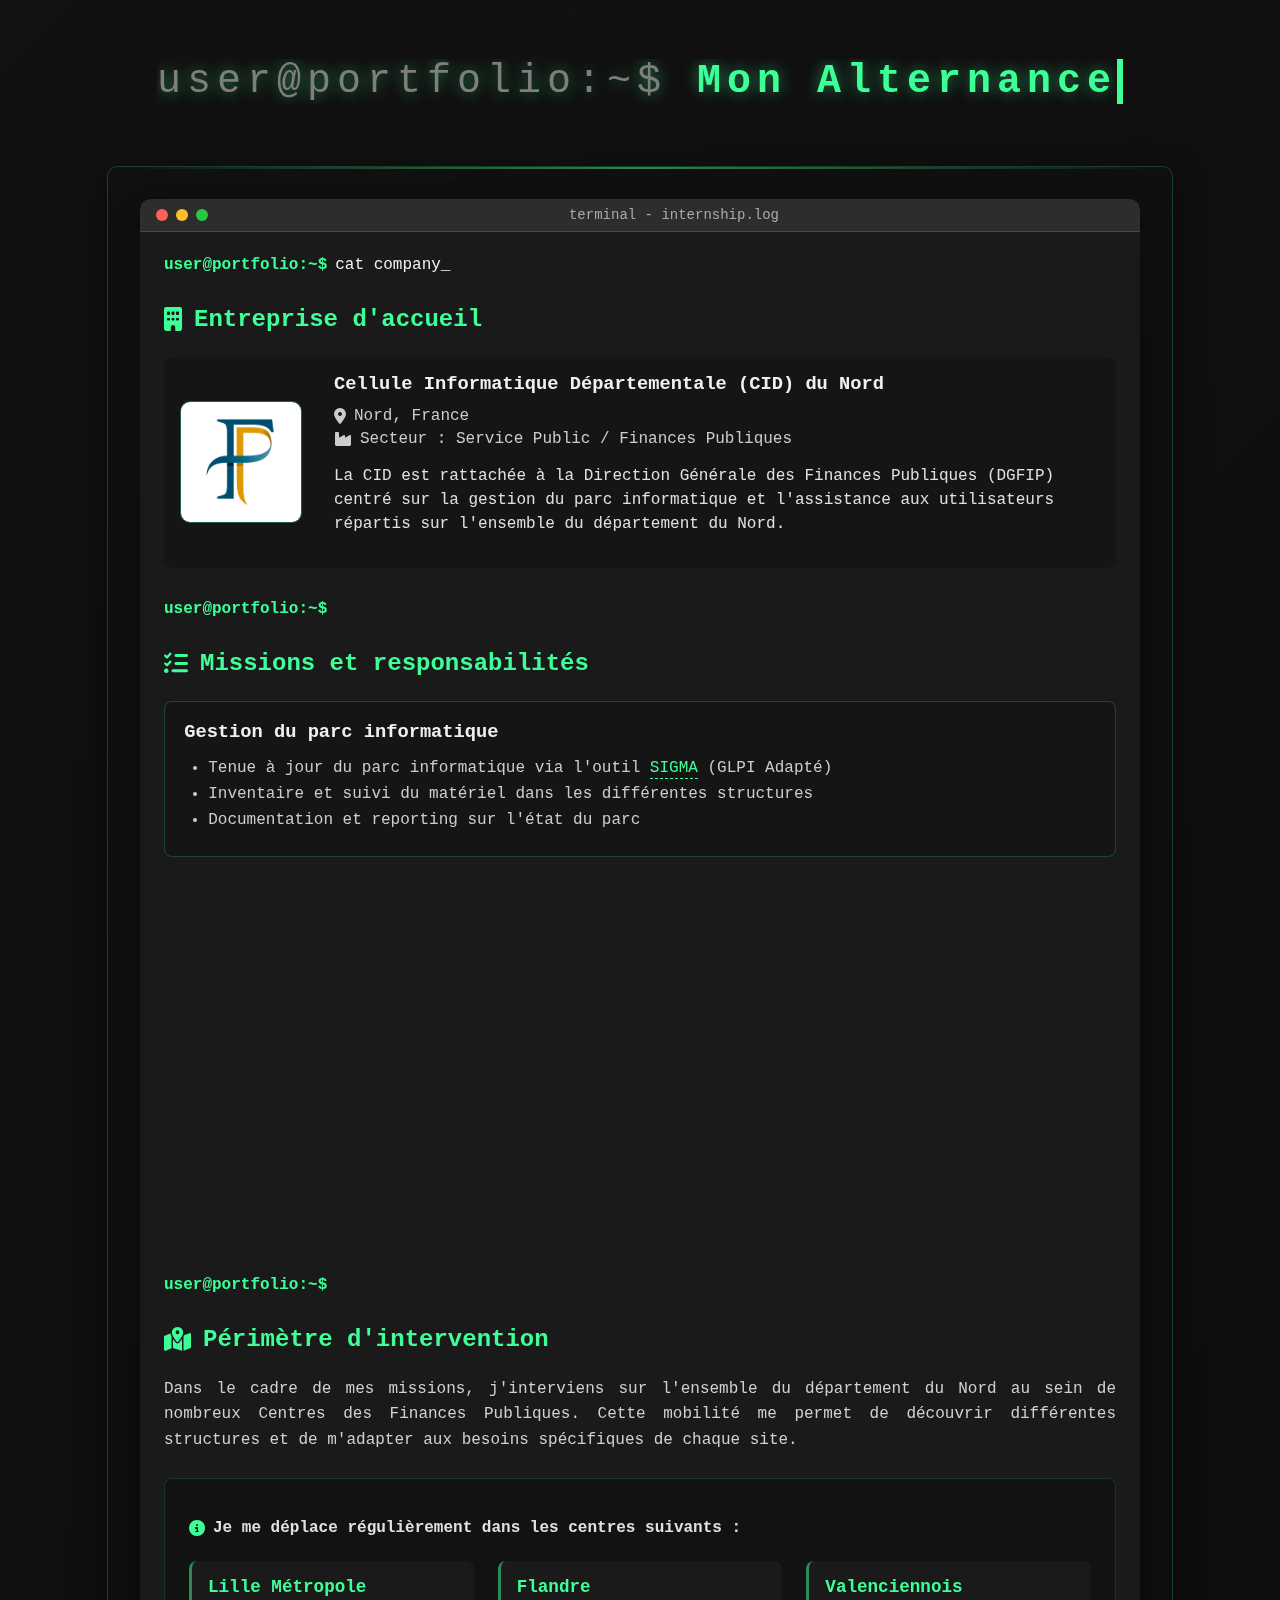
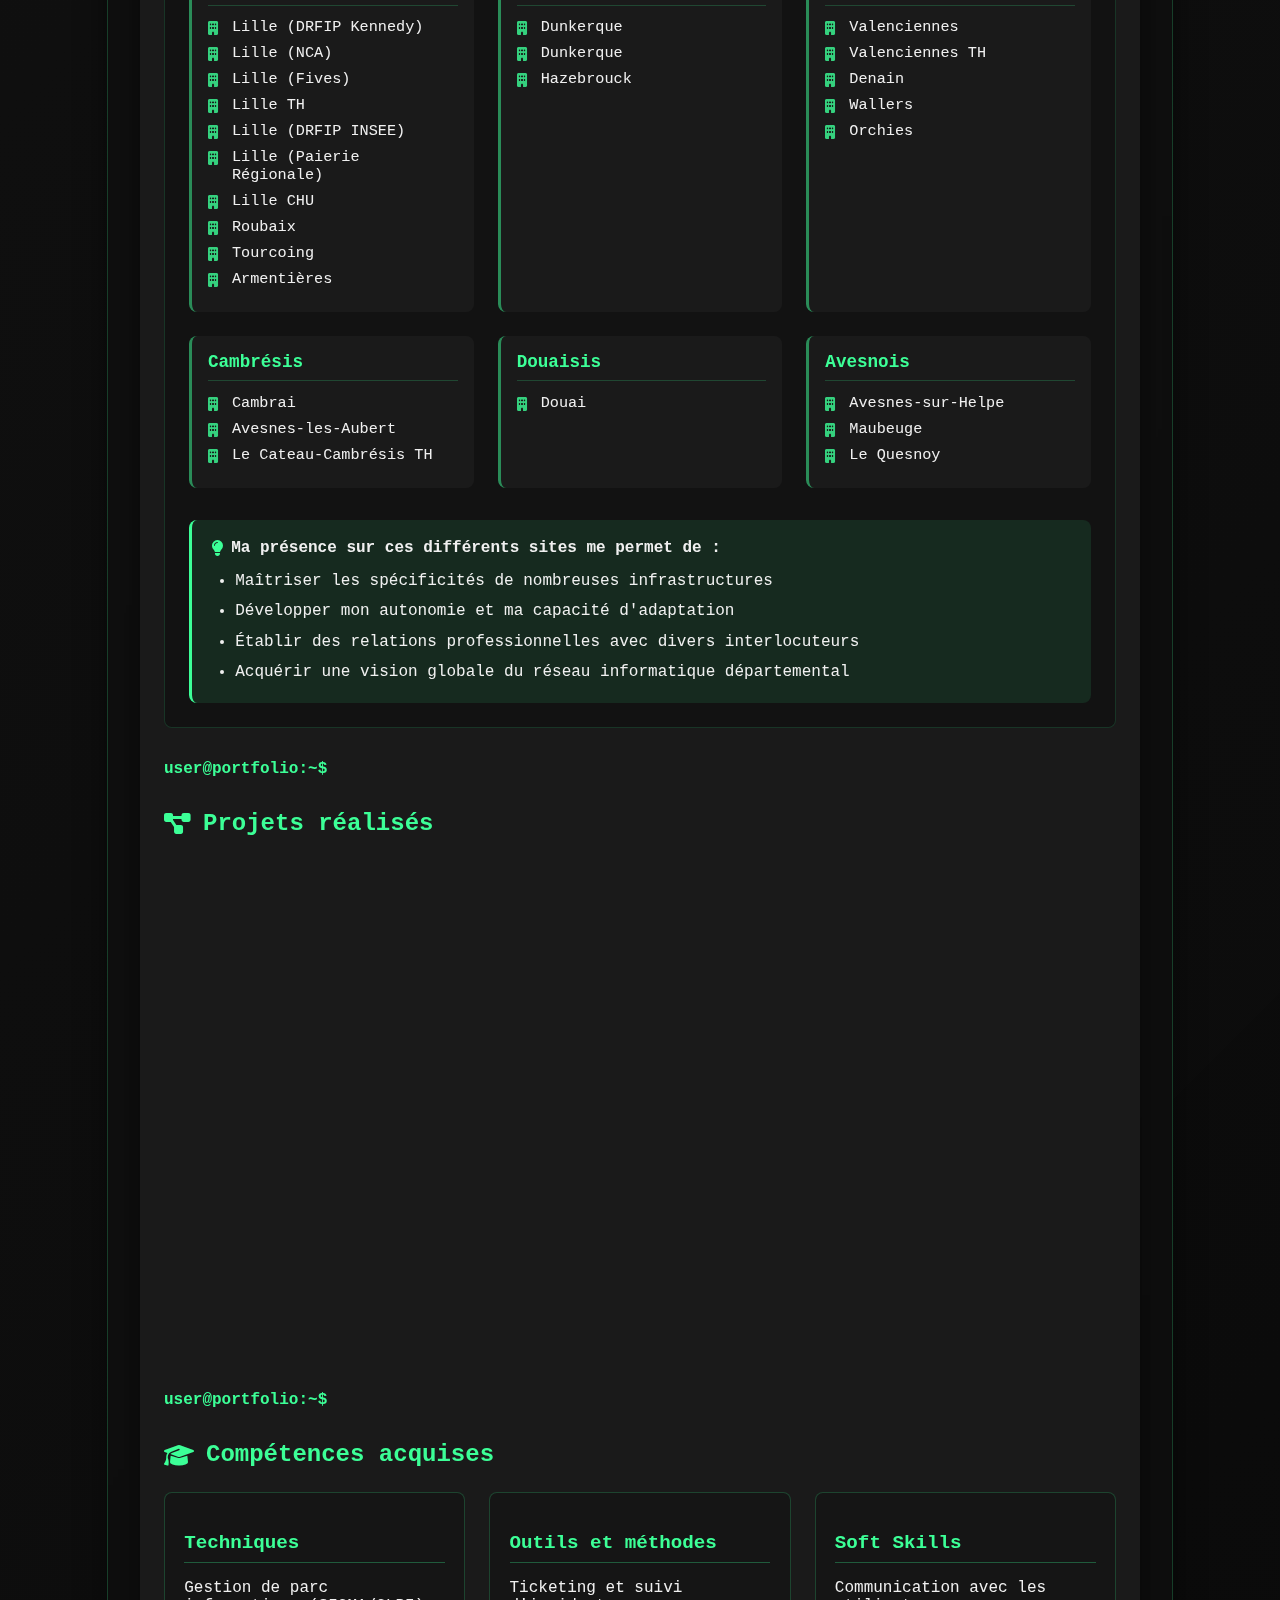
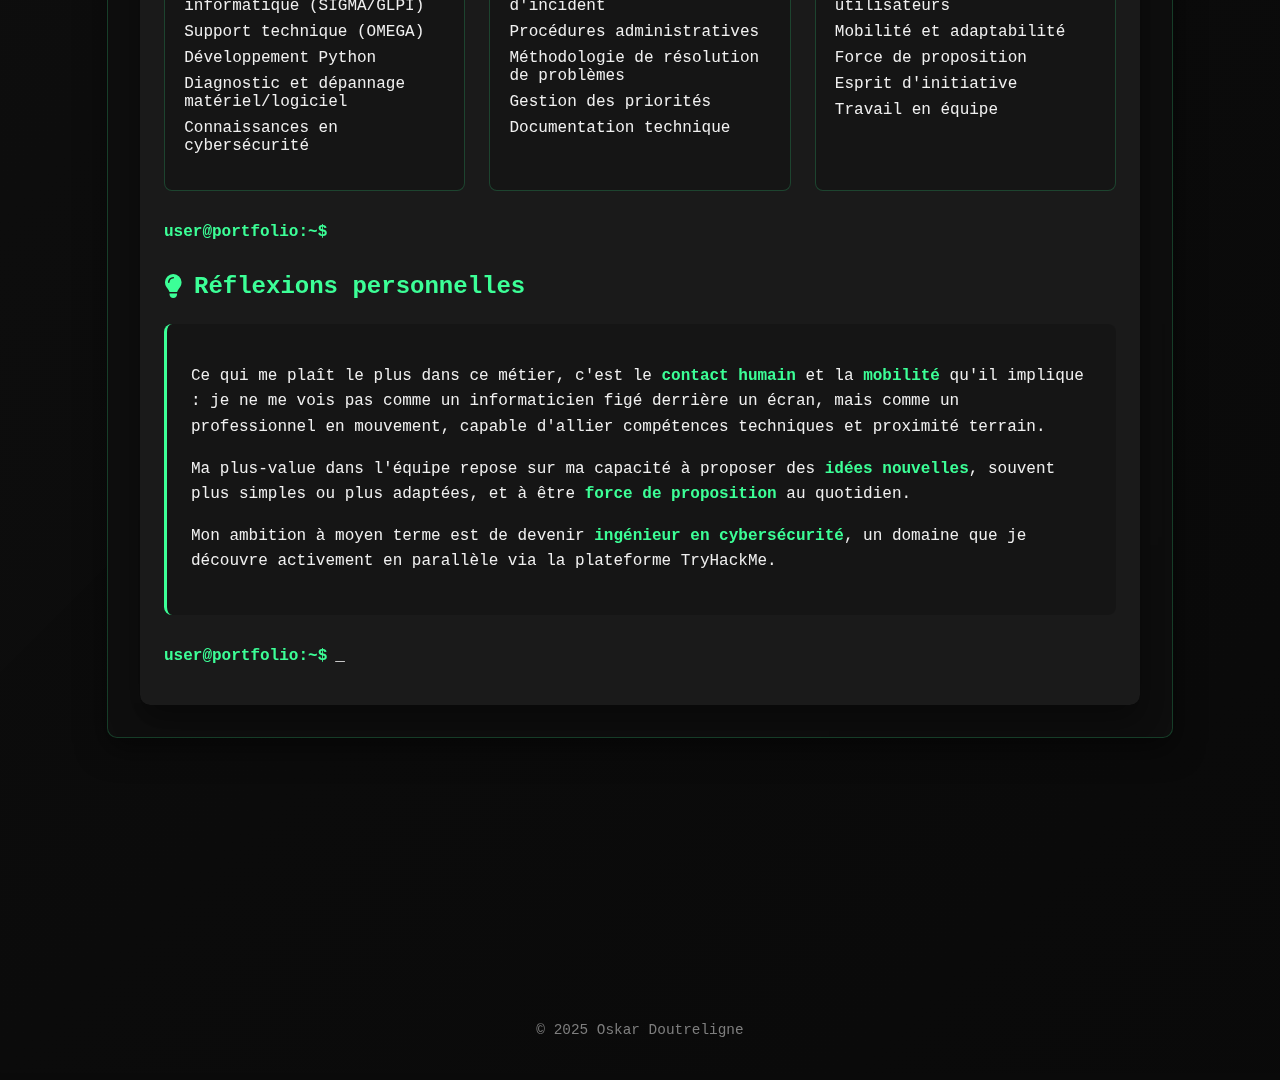
==== pages/alternance.html @ 86f45b51 "Premier commit du portfolio" ====
<!DOCTYPE html>
<html lang="fr">
<head>
    <meta charset="UTF-8">
    <meta name="viewport" content="width=device-width, initial-scale=1.0">
    <meta name="description" content="Alternance d'Oskar Doutreligne - Expérience professionnelle à la Cellule Informatique Départementale (CID) du Nord au sein de la DGFIP.">
    <meta name="robots" content="index, follow">
    <title>Alternance - Oskar Doutreligne</title>
    <link rel="stylesheet" href="../styles.css">
    <link rel="stylesheet" href="../css/pages.css">
    <link rel="stylesheet" href="https://cdnjs.cloudflare.com/ajax/libs/font-awesome/6.4.0/css/all.min.css">
    <link href="https://fonts.googleapis.com/css2?family=Ubuntu+Mono:wght@400;700&display=swap" rel="stylesheet">
    <link rel="icon" type="image/png" href="../favicon.ico">
</head>
<body>
    <div class="container">
        <h1>Mon Alternance</h1>
        
        <div class="content-container internship-container">
            <div class="terminal-section">
                <div class="terminal-header">
                    <div class="controls">
                        <span class="control red"></span>
                        <span class="control yellow"></span>
                        <span class="control green"></span>
                    </div>
                    <div class="title">terminal - internship.log</div>
                </div>
                <div class="terminal-body">
                    <div class="terminal-line">
                        <span class="prompt">user@portfolio:~$</span>
                        <span class="command">cat company_info.txt</span>
                    </div>
                    
                    <div class="internship-section company-info">
                        <h2><i class="fas fa-building" aria-hidden="true"></i> Entreprise d'accueil</h2>
                        <div class="company-details">
                            <div class="company-logo">
                                <img src="../img/logo.jpg" alt="Logo de la DGFIP - Direction Générale des Finances Publiques" class="company-logo-img">
                            </div>
                            <div class="company-text">
                                <h3>Cellule Informatique Départementale (CID) du Nord</h3>
                                <p class="location"><i class="fas fa-map-marker-alt" aria-hidden="true"></i> Nord, France</p>
                                <p class="sector"><i class="fas fa-industry" aria-hidden="true"></i> Secteur : Service Public / Finances Publiques</p>
                                <p class="description">
                                    La CID est rattachée à la Direction Générale des Finances Publiques (DGFIP) centré sur la gestion du parc informatique et l'assistance aux utilisateurs répartis sur l'ensemble du département du Nord.
                                </p>
                            </div>
                        </div>
                    </div>
                    
                    <div class="terminal-line">
                        <span class="prompt">user@portfolio:~$</span>
                        <span class="command">grep "responsibilities" internship_details.txt</span>
                    </div>
                    
                    <div class="internship-section responsibilities">
                        <h2><i class="fas fa-tasks" aria-hidden="true"></i> Missions et responsabilités</h2>
                        <div class="mission-card">
                            <h3>Gestion du parc informatique</h3>
                            <ul>
                                <li>Tenue à jour du parc informatique via l'outil <span class="tool-mention" data-tool="sigma">SIGMA</span> (GLPI Adapté)</li>
                                <li>Inventaire et suivi du matériel dans les différentes structures</li>
                                <li>Documentation et reporting sur l'état du parc</li>
                            </ul>
                        </div>
                        
                        <div class="mission-card">
                            <h3>Support et assistance utilisateurs</h3>
                            <ul>
                                <li>Résolution de tickets de support via la plateforme <span class="tool-mention" data-tool="omega">OMEGA</span></li>
                                <li>Assistance à distance (prise en main, téléphone)</li>
                                <li>Interventions sur site pour les problèmes complexes</li>
                                <li>Collaboration avec la cellule téléphonique et la SIL</li>
                            </ul>
                        </div>
                        
                        <div class="mission-card">
                            <h3>Interventions terrain</h3>
                            <ul>
                                <li>Déplacements dans les structures des finances publiques du département</li>
                                <li>Diagnostic et résolution de problèmes matériels et logiciels</li>
                                <li>Installation et configuration d'équipements informatiques</li>
                            </ul>
                        </div>
                    </div>
                    
                    <div class="terminal-line">
                        <span class="prompt">user@portfolio:~$</span>
                        <span class="command">cat intervention_zones.txt</span>
                    </div>
                    
                    <div class="internship-section intervention-zones">
                        <h2><i class="fas fa-map-marked-alt" aria-hidden="true"></i> Périmètre d'intervention</h2>
                        <p class="zone-description">
                            Dans le cadre de mes missions, j'interviens sur l'ensemble du département du Nord au sein de nombreux Centres des Finances Publiques. Cette mobilité me permet de découvrir différentes structures et de m'adapter aux besoins spécifiques de chaque site.
                        </p>
                        
                        <div class="sites-map-container">
                            <div class="sites-intro">
                                <p><i class="fas fa-info-circle" aria-hidden="true"></i> Je me déplace régulièrement dans les centres suivants :</p>
                            </div>
                            
                            <div class="sites-grid">
                                <div class="site-card">
                                    <h4>Lille Métropole</h4>
                                    <ul>
                                        <li><i class="fas fa-building" aria-hidden="true"></i> Lille (DRFIP Kennedy)</li>
                                        <li><i class="fas fa-building" aria-hidden="true"></i> Lille (NCA)</li>
                                        <li><i class="fas fa-building" aria-hidden="true"></i> Lille (Fives)</li>
                                        <li><i class="fas fa-building" aria-hidden="true"></i> Lille TH</li>
                                        <li><i class="fas fa-building" aria-hidden="true"></i> Lille (DRFIP INSEE)</li>
                                        <li><i class="fas fa-building" aria-hidden="true"></i> Lille (Paierie Régionale)</li>
                                        <li><i class="fas fa-building" aria-hidden="true"></i> Lille CHU</li>
                                        <li><i class="fas fa-building" aria-hidden="true"></i> Roubaix</li>
                                        <li><i class="fas fa-building" aria-hidden="true"></i> Tourcoing</li>
                                        <li><i class="fas fa-building" aria-hidden="true"></i> Armentières</li>
                                    </ul>
                                </div>
                                
                                <div class="site-card">
                                    <h4>Flandre</h4>
                                    <ul>
                                        <li><i class="fas fa-building" aria-hidden="true"></i> Dunkerque</li>
                                        <li><i class="fas fa-building" aria-hidden="true"></i> Dunkerque <TH></TH></li>
                                        <li><i class="fas fa-building" aria-hidden="true"></i> Hazebrouck</li>
                                    </ul>
                                </div>
                                
                                <div class="site-card">
                                    <h4>Valenciennois</h4>
                                    <ul>
                                        <li><i class="fas fa-building" aria-hidden="true"></i> Valenciennes</li>
                                        <li><i class="fas fa-building" aria-hidden="true"></i> Valenciennes TH</li>
                                        <li><i class="fas fa-building" aria-hidden="true"></i> Denain</li>
                                        <li><i class="fas fa-building" aria-hidden="true"></i> Wallers</li>
                                        <li><i class="fas fa-building" aria-hidden="true"></i> Orchies</li>
                                    </ul>
                                </div>
                                
                                <div class="site-card">
                                    <h4>Cambrésis</h4>
                                    <ul>
                                        <li><i class="fas fa-building" aria-hidden="true"></i> Cambrai</li>
                                        <li><i class="fas fa-building" aria-hidden="true"></i> Avesnes-les-Aubert</li>
                                        <li><i class="fas fa-building" aria-hidden="true"></i> Le Cateau-Cambrésis TH</li>
                                    </ul>
                                </div>
                                
                                <div class="site-card">
                                    <h4>Douaisis</h4>
                                    <ul>
                                        <li><i class="fas fa-building" aria-hidden="true"></i> Douai</li>
                                    </ul>
                                </div>
                                
                                <div class="site-card">
                                    <h4>Avesnois</h4>
                                    <ul>
                                        <li><i class="fas fa-building" aria-hidden="true"></i> Avesnes-sur-Helpe</li>
                                        <li><i class="fas fa-building" aria-hidden="true"></i> Maubeuge</li>
                                        <li><i class="fas fa-building" aria-hidden="true"></i> Le Quesnoy</li>
                                    </ul>
                                </div>
                            </div>
                            
                            <div class="intervention-highlight">
                                <p><i class="fas fa-lightbulb" aria-hidden="true"></i> Ma présence sur ces différents sites me permet de :</p>
                                <ul>
                                    <li>Maîtriser les spécificités de nombreuses infrastructures</li>
                                    <li>Développer mon autonomie et ma capacité d'adaptation</li>
                                    <li>Établir des relations professionnelles avec divers interlocuteurs</li>
                                    <li>Acquérir une vision globale du réseau informatique départemental</li>
                                </ul>
                            </div>
                        </div>
                    </div>
                    
                    <div class="terminal-line">
                        <span class="prompt">user@portfolio:~$</span>
                        <span class="command">ls -la projects/</span>
                    </div>
                    
                    <div class="internship-section projects">
                        <h2><i class="fas fa-project-diagram" aria-hidden="true"></i> Projets réalisés</h2>
                        
                        <div class="project-showcase">
                            <div class="project-card">
                                <div class="project-header">
                                    <h3>Outil de gestion d'inventaire en Python</h3>
                                    <div class="project-duration">Initiative personnelle</div>
                                </div>
                                <p class="project-description">
                                    Développement d'un outil pour simplifier la mise à jour des inventaires sur site, 
                                    permettant de fluidifier certaines procédures manuelles auparavant fastidieuses.
                                </p>
                                <div class="technologies">
                                    <span class="tech-tag">Python</span>
                                    <span class="tech-tag">Automatisation</span>
                                    <span class="tech-tag">Interface utilisateur</span>
                                </div>
                                <div class="project-achievements">
                                    <h4>Réalisations :</h4>
                                    <ul>
                                        <li>Simplification des processus d'inventaire</li>
                                        <li>Réduction du temps de saisie</li>
                                        <li>Interface adaptée aux besoins des techniciens terrain</li>
                                    </ul>
                                </div>
                            </div>
                            
                        </div>
                    </div>
                    
                    <div class="terminal-line">
                        <span class="prompt">user@portfolio:~$</span>
                        <span class="command">cat skills_acquired.txt</span>
                    </div>
                    
                    <div class="internship-section skills-acquired">
                        <h2><i class="fas fa-graduation-cap" aria-hidden="true"></i> Compétences acquises</h2>
                        <div class="skills-grid">
                            <div class="skill-category">
                                <h3>Techniques</h3>
                                <ul>
                                    <li>Gestion de parc informatique (SIGMA/GLPI)</li>
                                    <li>Support technique (OMEGA)</li>
                                    <li>Développement Python</li>
                                    <li>Diagnostic et dépannage matériel/logiciel</li>
                                    <li>Connaissances en cybersécurité</li>
                                </ul>
                            </div>
                            <div class="skill-category">
                                <h3>Outils et méthodes</h3>
                                <ul>
                                    <li>Ticketing et suivi d'incident</li>
                                    <li>Procédures administratives</li>
                                    <li>Méthodologie de résolution de problèmes</li>
                                    <li>Gestion des priorités</li>
                                    <li>Documentation technique</li>
                                </ul>
                            </div>
                            <div class="skill-category">
                                <h3>Soft Skills</h3>
                                <ul>
                                    <li>Communication avec les utilisateurs</li>
                                    <li>Mobilité et adaptabilité</li>
                                    <li>Force de proposition</li>
                                    <li>Esprit d'initiative</li>
                                    <li>Travail en équipe</li>
                                </ul>
                            </div>
                        </div>
                    </div>
                    
                    <div class="terminal-line">
                        <span class="prompt">user@portfolio:~$</span>
                        <span class="command">cat personal_insights.txt</span>
                    </div>
                    
                    <div class="internship-section personal-insights">
                        <h2><i class="fas fa-lightbulb" aria-hidden="true"></i> Réflexions personnelles</h2>
                        <div class="insights-content">
                            <p>
                                Ce qui me plaît le plus dans ce métier, c'est le <strong>contact humain</strong> et la <strong>mobilité</strong> qu'il implique : 
                                je ne me vois pas comme un informaticien figé derrière un écran, mais comme un professionnel en mouvement, 
                                capable d'allier compétences techniques et proximité terrain.
                            </p>
                            <p>
                                Ma plus-value dans l'équipe repose sur ma capacité à proposer des <strong>idées nouvelles</strong>, souvent plus simples 
                                ou plus adaptées, et à être <strong>force de proposition</strong> au quotidien.
                            </p>
                            <p>
                                Mon ambition à moyen terme est de devenir <strong>ingénieur en cybersécurité</strong>, un domaine que je découvre activement 
                                en parallèle via la plateforme TryHackMe.
                            </p>
                        </div>
                    </div>
                    
                    <div class="terminal-line">
                        <span class="prompt">user@portfolio:~$</span>
                        <span class="command blink">_</span>
                    </div>
                </div>
            </div>
        </div>
        
        <div class="button-container">
            <a href="../index.html" class="navigation-button back-button" aria-label="Retour à l'accueil">
                <i class="fas fa-home icon" aria-hidden="true"></i>
                <span>Accueil</span>
            </a>
        </div>
    </div>

    <footer>
        <p>© 2025 Oskar Doutreligne</p>
    </footer>

    <!-- Modales pour les outils -->
    <div id="tool-modal" class="tool-modal">
        <div class="tool-modal-content">
            <span class="close-modal">&times;</span>
            <img id="tool-image" src="" alt="Capture d'écran d'outil">
            <div class="tool-description">
                <h3 id="tool-title"></h3>
                <p id="tool-text"></p>
            </div>
        </div>
    </div>

    <script src="../js/pages.js"></script>
    <script src="../js/tools.js"></script>
</body>
</html>
---- styles.css ----
body {
    font-family: 'Ubuntu Mono', 'Courier New', monospace;
    background-color: #0a0a0a;
    color: #f0f0f0;
    display: flex;
    flex-direction: column;
    align-items: center;
    justify-content: center;
    min-height: 100vh;
    margin: 0;
    padding: 0;
    position: relative;
    overflow-x: hidden;
}

body::before {
    content: "";
    position: absolute;
    top: 0;
    left: 0;
    width: 100%;
    height: 100%;
    background: linear-gradient(135deg, rgba(20, 20, 20, 0.8) 0%, rgba(10, 10, 10, 0.95) 100%);
    z-index: -1;
}

.matrix-bg {
    position: fixed;
    top: 0;
    left: 0;
    width: 100%;
    height: 100%;
    overflow: hidden;
    z-index: -2;
}

.matrix-bg::after {
    content: "";
    position: absolute;
    top: 0;
    left: 0;
    width: 100%;
    height: 100%;
    background: radial-gradient(circle at center, transparent 0%, #0a0a0a 70%);
}

.falling-character {
    position: absolute;
    color: rgba(60, 255, 151, 0.3);
    font-size: 1.2rem;
    animation: fall linear infinite;
}

@keyframes fall {
    0% {
        transform: translateY(-100px);
        opacity: 0;
    }
    10% {
        opacity: 1;
    }
    90% {
        opacity: 0.8;
    }
    100% {
        transform: translateY(calc(100vh + 100px));
        opacity: 0;
    }
}

.container {
    display: flex;
    flex-direction: column;
    align-items: center;
    justify-content: center;
    width: 100%;
    max-width: 1200px;
    padding: 2rem;
    box-sizing: border-box;
    position: relative;
    z-index: 1;
}

h1 {
    font-size: 2.5rem;
    font-weight: bold;
    text-align: center;
    letter-spacing: 0.15em;
    border-right: 0.15em solid #3CFF97;
    white-space: nowrap;
    overflow: hidden;
    animation: typing 3.5s steps(40, end), blink-caret 0.75s step-end infinite;
    color: #3CFF97;
    text-shadow: 0 0 15px rgba(60, 255, 151, 0.5);
    margin-bottom: 30px;
    position: relative;
    display: inline-block;
    max-width: fit-content;
}

h1::before {
    content: "user@portfolio:~$ ";
    font-weight: normal;
    color: #7e7e7e;
}

@keyframes typing {
    from { width: 0 }
    to { width: 100% }
}

@keyframes blink-caret {
    from, to { border-color: transparent }
    50% { border-color: #3CFF97 }
}

.button-container {
    display: grid;
    grid-template-columns: repeat(3, 1fr);
    gap: 1.5rem;
    margin-top: 2rem;
    max-width: 900px;
    margin-left: auto;
    margin-right: auto;
    padding: 0 20px;
}

.button {
    display: flex;
    flex-direction: column;
    align-items: center;
    justify-content: center;
    padding: 1.5rem;
    background-color: rgba(25, 25, 25, 0.7);
    color: #f0f0f0;
    border-radius: 8px;
    text-decoration: none;
    transition: all 0.3s ease;
    border: 1px solid rgba(60, 255, 151, 0.2);
    box-shadow: 0 5px 15px rgba(0, 0, 0, 0.3);
    text-align: center;
    font-size: 1.2rem;
    height: 150px;
    position: relative;
    overflow: hidden;
    backdrop-filter: blur(5px);
    transition: all 0.4s cubic-bezier(0.175, 0.885, 0.32, 1.275);
}

.button:hover {
    transform: translateY(-10px);
    background-color: rgba(30, 30, 30, 0.9);
    color: #3CFF97;
    box-shadow: 0 15px 25px rgba(0, 0, 0, 0.4), 0 0 15px rgba(60, 255, 151, 0.2);
    border-color: rgba(60, 255, 151, 0.5);
}

.button .icon {
    font-size: 2.5rem;
    margin-bottom: 1rem;
    transition: all 0.3s ease;
}

.button:hover .icon {
    transform: scale(1.2);
    color: #3CFF97;
}

.button span {
    transition: all 0.4s ease;
    position: relative;
}

.button:before {
    content: '';
    position: absolute;
    bottom: 0;
    left: 0;
    width: 100%;
    height: 3px;
    background: linear-gradient(to right, transparent, #3CFF97, transparent);
    transform: scaleX(0);
    transition: transform 0.6s ease;
}

.button:hover:before {
    transform: scaleX(1);
}

.button.pulse {
    animation: pulse 0.3s ease-in-out;
}

@keyframes pulse {
    0% {
        transform: scale(1);
    }
    50% {
        transform: scale(0.95);
    }
    100% {
        transform: scale(1);
    }
}

.button:hover span {
    font-weight: bold;
}

footer {
    margin-top: auto;
    padding: 20px 0;
    width: 100%;
    text-align: center;
    font-size: 0.9rem;
    color: #7e7e7e;
}

@media (max-width: 768px) {
    .button-container {
        grid-template-columns: repeat(2, 1fr);
    }
    
    .button {
        width: 120px;
        height: 160px;
        font-size: 1rem;
    }
    
    .button .icon {
        font-size: 2rem;
    }
    
    h1 {
        font-size: 1.8rem;
    }
    
    .container {
        padding: 1rem;
    }
}

@media (max-width: 480px) {
    .button-container {
        grid-template-columns: 1fr;
    }
    
    .button {
        width: 100px;
        height: 140px;
        font-size: 0.9rem;
        padding: 1.5rem 1rem;
    }
    
    h1 {
        font-size: 1.5rem;
    }
}

/* Styles pour le terminal secret */
.secret-terminal {
    position: fixed;
    top: 50%;
    left: 50%;
    transform: translate(-50%, -50%);
    width: 700px;
    max-width: 90%;
    height: 500px;
    max-height: 90vh;
    background-color: rgba(15, 15, 15, 0.95);
    border: 1px solid #3CFF97;
    border-radius: 8px;
    z-index: 1000;
    box-shadow: 0 10px 30px rgba(0, 0, 0, 0.8), 0 0 20px rgba(60, 255, 151, 0.3);
    display: flex;
    flex-direction: column;
    overflow: hidden;
    animation: terminal-appear 0.3s ease-out;
    backdrop-filter: blur(10px);
}

@keyframes terminal-appear {
    from {
        opacity: 0;
        transform: translate(-50%, -50%) scale(0.9);
    }
    to {
        opacity: 1;
        transform: translate(-50%, -50%) scale(1);
    }
}

.terminal-header {
    display: flex;
    align-items: center;
    padding: 10px 15px;
    background-color: rgba(30, 30, 30, 0.8);
    border-bottom: 1px solid rgba(60, 255, 151, 0.2);
}

.controls {
    display: flex;
    gap: 6px;
}

.control {
    width: 12px;
    height: 12px;
    border-radius: 50%;
}

.control.red {
    background-color: #ff5f56;
}

.control.yellow {
    background-color: #ffbd2e;
}

.control.green {
    background-color: #27c93f;
}

.terminal-header .title {
    flex-grow: 1;
    text-align: center;
    font-size: 14px;
    color: #aaa;
}

.close-btn {
    cursor: pointer;
    font-size: 18px;
    color: #aaa;
    transition: color 0.2s;
}

.close-btn:hover {
    color: #fff;
}

.terminal-content {
    flex-grow: 1;
    padding: 15px;
    overflow-y: auto;
    font-family: 'Ubuntu Mono', monospace;
    color: #f0f0f0;
}

.terminal-output {
    margin-bottom: 15px;
}

.terminal-output p, .terminal-output ul {
    margin: 5px 0;
}

.terminal-output ul {
    list-style-type: none;
    padding-left: 15px;
}

.terminal-output code {
    color: #3CFF97;
    background-color: rgba(60, 255, 151, 0.1);
    padding: 2px 5px;
    border-radius: 3px;
}

.terminal-input-container {
    display: flex;
    align-items: center;
    margin-top: 10px;
}

.prompt {
    color: #3CFF97;
    margin-right: 8px;
    font-weight: bold;
}

.terminal-input {
    flex-grow: 1;
    background-color: transparent;
    border: none;
    color: #fff;
    font-family: 'Ubuntu Mono', monospace;
    font-size: 16px;
    outline: none;
    caret-color: #3CFF97;
}

.command-line {
    margin: 5px 0;
}

.entered-command {
    color: #fff;
}

.terminal-response {
    margin: 5px 0 15px;
    padding-left: 15px;
    border-left: 1px solid rgba(60, 255, 151, 0.3);
}

.secret-info, .secret-skills, .secret-projects, .secret-contact, .super-secret, .passion-reveal {
    padding: 10px;
    background-color: rgba(30, 30, 30, 0.6);
    border-radius: 5px;
    margin: 10px 0;
    border-left: 3px solid #3CFF97;
}

.secret-info p, .secret-skills p, .secret-projects p, .secret-contact p {
    margin: 5px 0;
}

.super-secret {
    background-color: rgba(255, 60, 60, 0.1);
    border-left: 3px solid #ff5f56;
}

.passion-reveal {
    background-color: rgba(151, 60, 255, 0.1);
    border-left: 3px solid #9b60ff;
}

.error {
    color: #ff5f56;
}

.ascii-art {
    color: #3CFF97;
    font-size: 12px;
    line-height: 1.2;
    margin: 10px 0;
}

.ping-result p {
    margin: 2px 0;
    font-family: monospace;
}

.social-link {
    display: inline-block;
    margin-right: 15px;
    margin-bottom: 10px;
    color: #3CFF97;
    text-decoration: none;
    padding: 3px 8px;
    border-radius: 4px;
    background-color: rgba(60, 255, 151, 0.1);
    transition: background-color 0.2s;
}

.social-link:hover {
    background-color: rgba(60, 255, 151, 0.2);
}

@media (max-width: 600px) {
    .secret-terminal {
        width: 95%;
        height: 70vh;
    }
    
    .terminal-content {
        padding: 10px;
    }
    
    .prompt {
        font-size: 14px;
    }
    
    .terminal-input {
        font-size: 14px;
    }
}

/* Styles pour le quiz technique */
.quiz-modal {
    position: fixed;
    top: 0;
    left: 0;
    width: 100%;
    height: 100%;
    background-color: rgba(0, 0, 0, 0.8);
    display: flex;
    justify-content: center;
    align-items: center;
    z-index: 1000;
    backdrop-filter: blur(5px);
}

.quiz-container {
    width: 800px;
    max-width: 90%;
    max-height: 90vh;
    background-color: rgba(15, 15, 15, 0.95);
    border: 1px solid #3CFF97;
    border-radius: 8px;
    box-shadow: 0 10px 30px rgba(0, 0, 0, 0.8), 0 0 20px rgba(60, 255, 151, 0.3);
    overflow: hidden;
    animation: quiz-appear 0.4s ease-out;
}

@keyframes quiz-appear {
    from {
        opacity: 0;
        transform: scale(0.9);
    }
    to {
        opacity: 1;
        transform: scale(1);
    }
}

.quiz-header {
    display: flex;
    align-items: center;
    padding: 10px 15px;
    background-color: rgba(30, 30, 30, 0.8);
    border-bottom: 1px solid rgba(60, 255, 151, 0.2);
}

.quiz-content {
    padding: 20px;
    overflow-y: auto;
    max-height: calc(90vh - 50px);
}

.quiz-intro h2, .quiz-results h2 {
    color: #3CFF97;
    margin-bottom: 20px;
    text-align: center;
}

.start-quiz-btn, .submit-answer-btn, .next-question-btn, .restart-quiz-btn {
    background-color: rgba(60, 255, 151, 0.1);
    color: #3CFF97;
    border: 1px solid rgba(60, 255, 151, 0.5);
    padding: 10px 20px;
    border-radius: 4px;
    cursor: pointer;
    font-family: 'Ubuntu Mono', monospace;
    font-size: 16px;
    transition: all 0.3s ease;
    display: block;
    margin: 20px auto;
}

.start-quiz-btn:hover, .submit-answer-btn:hover, .next-question-btn:hover, .restart-quiz-btn:hover {
    background-color: rgba(60, 255, 151, 0.2);
    transform: translateY(-2px);
}

.question-counter {
    color: #7e7e7e;
    text-align: center;
    margin-bottom: 15px;
    font-size: 14px;
}

.question-text {
    font-size: 18px;
    margin-bottom: 20px;
    color: #f0f0f0;
    line-height: 1.5;
}

.options-container {
    margin-bottom: 20px;
}

.option {
    background-color: rgba(30, 30, 30, 0.6);
    border: 1px solid rgba(60, 255, 151, 0.2);
    border-radius: 4px;
    padding: 12px 15px;
    margin-bottom: 10px;
    cursor: pointer;
    transition: all 0.2s ease;
}

.option:hover {
    background-color: rgba(30, 30, 30, 0.8);
    border-color: rgba(60, 255, 151, 0.4);
}

.option.correct {
    background-color: rgba(39, 174, 96, 0.2);
    border-color: rgba(39, 174, 96, 0.6);
}

.option.incorrect {
    background-color: rgba(231, 76, 60, 0.2);
    border-color: rgba(231, 76, 60, 0.6);
}

.option input[type="radio"] {
    margin-right: 10px;
}

.explanation {
    background-color: rgba(30, 30, 30, 0.6);
    border-left: 3px solid #3CFF97;
    padding: 15px;
    margin: 15px 0;
    font-style: italic;
    line-height: 1.5;
}

.quiz-navigation {
    display: flex;
    justify-content: center;
    margin-top: 20px;
}

.score-display {
    display: flex;
    flex-direction: column;
    align-items: center;
    margin: 30px 0;
}

.score-circle {
    width: 150px;
    height: 150px;
    border-radius: 50%;
    background: linear-gradient(135deg, rgba(20, 20, 20, 0.8) 0%, rgba(10, 10, 10, 0.95) 100%);
    border: 2px solid #3CFF97;
    display: flex;
    justify-content: center;
    align-items: center;
    font-size: 24px;
    color: #f0f0f0;
    box-shadow: 0 0 15px rgba(60, 255, 151, 0.3);
    margin-bottom: 20px;
}

.score-value {
    color: #3CFF97;
    font-size: 40px;
    font-weight: bold;
    margin-right: 5px;
}

.score-message {
    text-align: center;
    color: #f0f0f0;
    font-size: 18px;
    max-width: 80%;
}

.ascii-trophy {
    text-align: center;
    color: #FFDF00;
    margin: 20px 0;
    font-size: 14px;
    line-height: 1.2;
}

@media (max-width: 600px) {
    .quiz-container {
        width: 95%;
    }
    
    .question-text {
        font-size: 16px;
    }
    
    .option {
        padding: 10px;
    }
    
    .score-circle {
        width: 120px;
        height: 120px;
        font-size: 18px;
    }
    
    .score-value {
        font-size: 30px;
    }
}
---- css/pages.css ----
/* ===== Styles communs pour toutes les pages ===== */
.content-container {
    background-color: rgba(15, 15, 15, 0.7);
    border-radius: 10px;
    padding: 2rem;
    margin: 2rem 0;
    width: 100%;
    max-width: 1000px;
    box-shadow: 0 10px 30px rgba(0, 0, 0, 0.5);
    border: 1px solid rgba(60, 255, 151, 0.2);
    backdrop-filter: blur(5px);
    position: relative;
    overflow: hidden;
}

.content-container::before {
    content: '';
    position: absolute;
    top: 0;
    left: 0;
    width: 100%;
    height: 2px;
    background: linear-gradient(to right, transparent, rgba(60, 255, 151, 0.5), transparent);
}

.terminal-line {
    display: flex;
    align-items: center;
    margin-bottom: 1rem;
    font-family: 'Ubuntu Mono', monospace;
}

.prompt {
    color: #3CFF97;
    margin-right: 0.5rem;
    font-weight: bold;
}

.command {
    color: #f0f0f0;
}

.command.blink {
    animation: blink-cursor 1s step-end infinite;
}

@keyframes blink-cursor {
    from, to { opacity: 1; }
    50% { opacity: 0; }
}

.navigation-button {
    display: flex;
    flex-direction: column;
    align-items: center;
    justify-content: center;
    background-color: rgba(25, 25, 25, 0.7);
    color: #f0f0f0;
    padding: 1rem 1.5rem;
    border-radius: 8px;
    text-decoration: none;
    transition: all 0.3s ease;
    border: 1px solid rgba(60, 255, 151, 0.2);
    width: 120px;
    height: 120px;
}

.navigation-button .icon {
    font-size: 2rem;
    margin-bottom: 0.5rem;
    transition: all 0.3s ease;
}

.navigation-button:hover {
    background-color: rgba(30, 30, 30, 0.9);
    color: #3CFF97;
    transform: translateY(-5px);
    box-shadow: 0 10px 20px rgba(0, 0, 0, 0.3), 0 0 15px rgba(60, 255, 151, 0.2);
}

.navigation-button:hover .icon {
    transform: translateY(-3px);
    color: #3CFF97;
}

/* ===== Styles pour la page À propos ===== */
.profile-picture {
    display: flex;
    justify-content: center;
    margin-bottom: 2rem;
}

.profile-picture .frame {
    width: 200px;
    height: 200px;
    border-radius: 50%;
    overflow: hidden;
    display: flex;
    align-items: center;
    justify-content: center;
    background-color: rgba(30, 30, 30, 0.7);
    border: 2px solid rgba(60, 255, 151, 0.5);
    box-shadow: 0 0 20px rgba(60, 255, 151, 0.3);
}

.profile-icon {
    font-size: 8rem;
    color: rgba(60, 255, 151, 0.8);
}

.text-content {
    padding: 1rem;
}

.text-block {
    margin-bottom: 2rem;
    padding: 1.5rem;
    background-color: rgba(20, 20, 20, 0.5);
    border-radius: 8px;
    border-left: 3px solid #3CFF97;
}

.text-block p {
    margin: 0.5rem 0;
    line-height: 1.6;
}

.skills-block, .interests-block {
    margin-bottom: 2rem;
    padding: 1.5rem;
    background-color: rgba(20, 20, 20, 0.5);
    border-radius: 8px;
    border-left: 3px solid #3CFF97;
}

.skills {
    display: flex;
    flex-wrap: wrap;
    gap: 2rem;
    margin-top: 1rem;
}

.skill-category {
    flex: 1;
    min-width: 200px;
}

.skill-category h3 {
    color: #3CFF97;
    margin-bottom: 1rem;
    font-size: 1.2rem;
    border-bottom: 1px solid rgba(60, 255, 151, 0.3);
    padding-bottom: 0.5rem;
}

.skill-category ul {
    list-style-type: none;
    padding: 0;
}

.skill-category li {
    margin-bottom: 0.5rem;
    display: flex;
    align-items: center;
}

.skill-category li i {
    margin-right: 0.5rem;
    color: #3CFF97;
}

.interests ul {
    list-style-type: none;
    padding: 0;
    display: flex;
    flex-wrap: wrap;
    gap: 1rem;
}

.interests li {
    background-color: rgba(25, 25, 25, 0.7);
    padding: 0.5rem 1rem;
    border-radius: 20px;
    display: flex;
    align-items: center;
    border: 1px solid rgba(60, 255, 151, 0.2);
    transition: all 0.3s ease;
}

.interests li:hover {
    transform: translateY(-3px);
    box-shadow: 0 5px 15px rgba(0, 0, 0, 0.3), 0 0 10px rgba(60, 255, 151, 0.2);
    background-color: rgba(30, 30, 30, 0.9);
    border-color: rgba(60, 255, 151, 0.5);
}

.interests li i {
    margin-right: 0.5rem;
    color: #3CFF97;
}

/* Nouveaux styles pour les liens d'intérêts */
.interests li a {
    color: #f0f0f0;
    text-decoration: none;
    display: inline-flex;
    align-items: center;
    position: relative;
    width: 100%;
    height: 100%;
}

.interests li a::after {
    content: '';
    position: absolute;
    bottom: -2px;
    left: 0;
    width: 0;
    height: 1px;
    background-color: #3CFF97;
    transition: width 0.3s ease;
}

.interests li:hover a {
    color: #3CFF97;
}

.interests li:hover a::after {
    width: 100%;
}

.interests li:hover i {
    transform: scale(1.2);
}

/* Ajout d'un indicateur pour les liens externes */
.interests li a::before {
    content: "\f35d";
    font-family: "Font Awesome 6 Free";
    font-weight: 900;
    margin-left: 0.5rem;
    font-size: 0.8rem;
    opacity: 0;
    transform: translateX(-5px);
    transition: all 0.3s ease;
}

.interests li:hover a::before {
    opacity: 0.8;
    transform: translateX(0);
}

/* ===== Styles pour la page CV ===== */
/* Section de profil avec photo */
.cv-profile-section {
    display: flex;
    gap: 2rem;
    margin-bottom: 2rem;
    padding: 1.5rem;
    background-color: rgba(20, 20, 20, 0.7);
    border-radius: 10px;
    border: 1px solid rgba(60, 255, 151, 0.2);
    box-shadow: 0 5px 15px rgba(0, 0, 0, 0.3);
}

.profile-photo {
    flex-shrink: 0;
}

.photo-frame {
    width: 180px;
    height: 180px;
    border-radius: 50%;
    overflow: hidden;
    border: 3px solid rgba(60, 255, 151, 0.5);
    box-shadow: 0 0 20px rgba(60, 255, 151, 0.3);
    background-color: #1a1a1a;
    display: flex;
    align-items: center;
    justify-content: center;
}

.photo-frame img {
    width: 100%;
    height: 100%;
    object-fit: cover;
    transition: transform 0.5s ease;
}

.photo-frame:hover img {
    transform: scale(1.05);
}

.profile-info {
    flex: 1;
    display: flex;
    flex-direction: column;
    justify-content: center;
}

.profile-info h2 {
    color: #3CFF97;
    font-size: 1.8rem;
    margin: 0 0 0.5rem 0;
    text-shadow: 0 0 10px rgba(60, 255, 151, 0.4);
}

.profile-title {
    color: #f0f0f0;
    font-size: 1.2rem;
    margin: 0 0 0.3rem 0;
}

.profile-subtitle {
    color: #ccc;
    font-size: 1rem;
    margin: 0 0 1rem 0;
}

.profile-contact {
    display: flex;
    flex-wrap: wrap;
    gap: 1rem;
    margin-top: 1rem;
}

.profile-contact p {
    margin: 0;
    display: flex;
    align-items: center;
    color: #ccc;
}

.profile-contact p i {
    color: #3CFF97;
    margin-right: 0.5rem;
}

.terminal-section {
    width: 100%;
    border-radius: 10px;
    overflow: hidden;
    box-shadow: 0 15px 30px rgba(0, 0, 0, 0.4);
}

.terminal-header {
    background-color: #2d2d2d;
    padding: 0.5rem 1rem;
    display: flex;
    align-items: center;
    border-top-left-radius: 10px;
    border-top-right-radius: 10px;
}

.controls {
    display: flex;
    gap: 0.5rem;
}

.control {
    width: 12px;
    height: 12px;
    border-radius: 50%;
}

.control.red { background-color: #ff5f56; }
.control.yellow { background-color: #ffbd2e; }
.control.green { background-color: #27c93f; }

.title {
    margin-left: 1rem;
    color: #ccc;
    font-size: 0.9rem;
}

.terminal-body {
    background-color: #1a1a1a;
    padding: 1.5rem;
    border-bottom-left-radius: 10px;
    border-bottom-right-radius: 10px;
}

.cv-section {
    margin: 2rem 0;
    padding-left: 1rem;
    border-left: 2px solid rgba(60, 255, 151, 0.5);
}

.cv-section h2 {
    color: #3CFF97;
    font-size: 1.5rem;
    margin-bottom: 1.5rem;
    display: flex;
    align-items: center;
}

.cv-section h2 i {
    margin-right: 0.75rem;
}

.cv-item {
    display: flex;
    margin-bottom: 2rem;
    padding-left: 1rem;
}

.date {
    min-width: 120px;
    color: #3CFF97;
    font-weight: bold;
    padding-right: 1.5rem;
}

.details {
    flex: 1;
}

.details h3 {
    margin: 0 0 0.5rem 0;
    color: #f0f0f0;
}

.details p {
    margin: 0.3rem 0;
    color: #ccc;
}

.details ul {
    margin: 0.5rem 0;
    padding-left: 1.5rem;
    color: #ccc;
}

.details li {
    margin-bottom: 0.3rem;
}

.skills-grid {
    display: grid;
    grid-template-columns: repeat(auto-fill, minmax(250px, 1fr));
    gap: to right;
    margin-top: 1.5rem;
}

.skill-group {
    margin-bottom: 1.5rem;
}

.skill-group h3 {
    color: #3CFF97;
    margin-bottom: 0.75rem;
    font-size: 1.1rem;
}

.skill-group ul {
    list-style-type: none;
    padding: 0;
}

.skill-group li {
    margin-bottom: 0.5rem;
    color: #ccc;
}

.skill-group li i {
    color: #3CFF97;
    margin-right: 0.5rem;
}

/* ===== Styles pour la page Etudes ===== */
.timeline {
    position: relative;
    padding: 2rem 0;
}

.timeline-item {
    position: relative;
    padding-left: 3rem;
    margin-bottom: 3rem;
}

.timeline-dot {
    position: absolute;
    left: 0;
    top: 0;
    width: 16px;
    height: 16px;
    border-radius: 50%;
    background-color: #f0f0f0;
    z-index: 2;
}

.timeline-dot.active {
    background-color: #3CFF97;
    box-shadow: 0 0 10px rgba(60, 255, 151, 0.7);
}

.timeline-item::before {
    content: '';
    position: absolute;
    left: 7px;
    top: 16px;
    height: calc(100% + 3rem);
    width: 2px;
    background-color: rgba(255, 255, 255, 0.2);
}

.timeline-item:last-child::before {
    display: none;
}

.timeline-content {
    background-color: rgba(25, 25, 25, 0.7);
    padding: 1.5rem;
    border-radius: 8px;
    border-left: 3px solid rgba(255, 255, 255, 0.2);
    transition: all 0.3s ease;
}

.timeline-content.current {
    border-left: 3px solid #3CFF97;
    box-shadow: 0 0 15px rgba(60, 255, 151, 0.3);
}

.timeline-content .date {
    display: inline-block;
    background-color: rgba(20, 20, 20, 0.7);
    padding: 0.3rem 0.7rem;
    border-radius: 20px;
    font-size: 0.9rem;
    margin-bottom: 0.5rem;
}

.timeline-content h2 {
    margin: 0.5rem 0;
    color: #f0f0f0;
}

.institution {
    color: #ccc;
    font-style: italic;
    margin-bottom: 1rem;
}

.details {
    margin-top: 1rem;
}

.courses, .projects {
    margin-top: 1.5rem;
}

.courses h3, .projects h3 {
    color: #3CFF97;
    font-size: 1.1rem;
    margin-bottom: 0.75rem;
    display: flex;
    align-items: center;
}

.courses h3 i, .projects h3 i {
    margin-right: 0.5rem;
}

.prospects {
    margin-top: 1.5rem;
}

.prospects h3 {
    color: #3CFF97;
    font-size: 1.1rem;
    margin-bottom: 0.75rem;
    display: flex;
    align-items: center;
}

.prospects h3 i {
    margin-right: 0.5rem;
}

.prospects p {
    background-color: rgba(20, 20, 20, 0.7);
    padding: 1rem;
    border-radius: 8px;
    border-left: 2px solid #3CFF97;
    line-height: 1.5;
    color: #e0e0e0;
}

.project-card {
    background-color: rgba(20, 20, 20, 0.7);
    padding: 1rem;
    border-radius: 8px;
    margin-top: 1rem;
    border: 1px solid rgba(60, 255, 151, 0.2);
}

.project-card h4 {
    color: #f0f0f0;
    margin: 0 0 0.5rem 0;
}

.tags {
    display: flex;
    flex-wrap: wrap;
    gap: 0.5rem;
    margin-top: 1rem;
}

.tag {
    background-color: rgba(60, 255, 151, 0.2);
    color: #3CFF97;
    padding: 0.2rem 0.5rem;
    border-radius: 4px;
    font-size: 0.8rem;
}

/* ===== Styles pour la page Alternance ===== */
.company-details {
    display: flex;
    align-items: center;
    gap: 2rem;
    padding: 1rem;
    background-color: rgba(20, 20, 20, 0.7);
    border-radius: 8px;
    margin: 1rem 0 2rem 0;
}

.company-logo {
    width: 120px;
    height: 120px;
    background-color: rgba(30, 30, 30, 0.7);
    border-radius: 10px;
    display: flex;
    align-items: center;
    justify-content: center;
    border: 1px solid rgba(60, 255, 151, 0.3);
    overflow: hidden;
    flex-shrink: 0;
}

.company-logo i {
    font-size: 3rem;
    color: #3CFF97;
}

/* Styles pour l'image du logo */
.company-logo-img {
    width: 100%;
    height: 100%;
    object-fit: cover;
    transition: transform 0.3s ease;
}

.company-logo:hover .company-logo-img {
    transform: scale(1.05);
}

.company-text {
    flex: 1;
}

.company-text h3 {
    color: #f0f0f0;
    margin: 0 0 0.75rem 0;
}

.location, .sector {
    color: #ccc;
    margin: 0.3rem 0;
    display: flex;
    align-items: center;
    gap: 0.5rem;
}

.description {
    margin-top: 1rem;
    color: #e0e0e0;
    line-height: 1.5;
}

.internship-section {
    margin: 2rem 0;
}

.internship-section h2 {
    color: #3CFF97;
    margin-bottom: 1.5rem;
    display: flex;
    align-items: center;
    gap: 0.75rem;
}

.mission-card {
    background-color: rgba(20, 20, 20, 0.7);
    padding: 1.2rem;
    border-radius: 8px;
    margin-bottom: 1.5rem;
    border: 1px solid rgba(60, 255, 151, 0.2);
}

.mission-card h3 {
    color: #f0f0f0;
    margin-top: 0;
    margin-bottom: 1rem;
}

.mission-card ul {
    margin: 0;
    padding-left: 1.5rem;
}

.mission-card li {
    margin-bottom: 0.5rem;
    color: #ccc;
}

.project-showcase {
    display: grid;
    grid-template-columns: repeat(auto-fill, minmax(400px, 1fr));
    gap: 1.5rem;
}

.project-header {
    display: flex;
    justify-content: space-between;
    align-items: center;
    margin-bottom: 1rem;
}

.project-duration {
    background-color: rgba(60, 255, 151, 0.1);
    color: #3CFF97;
    padding: 0.2rem 0.6rem;
    border-radius: 20px;
    font-size: 0.8rem;
}

.project-description {
    margin-bottom: 1rem;
    line-height: 1.5;
    color: #e0e0e0;
}

.technologies {
    display: flex;
    flex-wrap: wrap;
    gap: 0.5rem;
    margin-bottom: 1rem;
}

.tech-tag {
    background-color: rgba(25, 25, 25, 0.9);
    color: #3CFF97;
    padding: 0.3rem 0.7rem;
    border-radius: 4px;
    font-size: 0.8rem;
    border: 1px solid rgba(60, 255, 151, 0.3);
}

.project-achievements h4 {
    color: #f0f0f0;
    margin: 1rem 0 0.5rem 0;
    font-size: 0.9rem;
}

.project-achievements ul {
    margin: 0;
    padding-left: 1.5rem;
}

.project-achievements li {
    margin-bottom: 0.3rem;
    color: #ccc;
}

.skills-grid {
    display: grid;
    grid-template-columns: repeat(auto-fill, minmax(250px, 1fr));
    gap: 1.5rem;
}

.skill-category {
    background-color: rgba(20, 20, 20, 0.7);
    padding: 1.2rem;
    border-radius: 8px;
    border: 1px solid rgba(60, 255, 151, 0.2);
}

/* ===== Styles pour la page Contact ===== */
.terminal-contact {
    width: 100%;
    border-radius: 10px;
    overflow: hidden;
    box-shadow: 0 15px 30px rgba(0, 0, 0, 0.4);
}

.terminal-output {
    margin-bottom: 2rem;
}

.output-text {
    margin: 1rem 0;
    color: #ccc;
    padding-left: 1.5rem;
    border-left: 2px solid rgba(60, 255, 151, 0.5);
}

.contact-info {
    display: flex;
    flex-wrap: wrap;
    gap: 1rem;
    margin: 1.5rem 0;
}

.contact-card {
    flex: 1;
    min-width: 200px;
    background-color: rgba(20, 20, 20, 0.7);
    padding: 1rem;
    border-radius: 8px;
    display: flex;
    align-items: center;
    gap: 1rem;
    border: 1px solid rgba(60, 255, 151, 0.2);
}

.contact-card i {
    font-size: 1.5rem;
    color: #3CFF97;
}

.contact-text {
    color: #f0f0f0;
}

.social-links {
    display: flex;
    flex-wrap: wrap;
    gap: 1rem;
    margin: 1.5rem 0;
}

.social-link {
    flex: 1;
    min-width: 150px;
    background-color: rgba(20, 20, 20, 0.7);
    padding: 1rem;
    border-radius: 8px;
    display: flex;
    align-items: center;
    justify-content: center;
    gap: 0.75rem;
    color: #f0f0f0;
    text-decoration: none;
    transition: all 0.3s ease;
    border: 1px solid rgba(60, 255, 151, 0.2);
}

.social-link i {
    font-size: 1.5rem;
}

.social-link:hover {
    background-color: rgba(30, 30, 30, 0.9);
    color: #3CFF97;
    transform: translateY(-5px);
    box-shadow: 0 10px 20px rgba(0, 0, 0, 0.3);
}

.contact-form {
    margin-top: 2rem;
    padding: 1.5rem;
    background-color: rgba(20, 20, 20, 0.7);
    border-radius: 8px;
    border: 1px solid rgba(60, 255, 151, 0.2);
}

.form-group {
    margin-bottom: 1.2rem;
}

.form-label {
    display: block;
    margin-bottom: 0.5rem;
    color: #f0f0f0;
}

.form-input {
    width: 100%;
    padding: 0.8rem;
    background-color: rgba(30, 30, 30, 0.7);
    border: 1px solid rgba(60, 255, 151, 0.3);
    border-radius: 4px;
    color: #f0f0f0;
    font-family: 'Ubuntu Mono', monospace;
    transition: all 0.3s ease;
}

.form-input:focus {
    outline: none;
    border-color: #3CFF97;
    box-shadow: 0 0 10px rgba(60, 255, 151, 0.3);
}

.form-textarea {
    min-height: 150px;
    resize: vertical;
}

.submit-button {
    background-color: rgba(60, 255, 151, 0.2);
    color: #3CFF97;
    border: 1px solid rgba(60, 255, 151, 0.5);
    border-radius: 4px;
    padding: 0.8rem 1.5rem;
    font-size: 1rem;
    cursor: pointer;
    transition: all 0.3s ease;
    font-family: 'Ubuntu Mono', monospace;
    display: flex;
    align-items: center;
    gap: 0.5rem;
}

.submit-button:hover {
    background-color: rgba(60, 255, 151, 0.3);
    transform: translateY(-2px);
    box-shadow: 0 5px 15px rgba(0, 0, 0, 0.2);
}

.form-response {
    margin-top: 2rem;
    padding: 1.5rem;
    background-color: rgba(20, 20, 20, 0.9);
    border-radius: 8px;
    border: 1px solid rgba(60, 255, 151, 0.3);
}

.form-response.hidden {
    display: none;
}

.response-message {
    color: #f0f0f0;
    text-align: center;
    margin: 1rem 0;
}

.ascii-success {
    margin-top: 1.5rem;
    color: #3CFF97;
    font-size: 0.7rem;
    text-align: center;
}

.ascii-success pre {
    margin: 0;
    line-height: 1.2;
}

/* Styles pour la section de réflexions personnelles */
.personal-insights {
    margin: 2rem 0;
}

.insights-content {
    background-color: rgba(20, 20, 20, 0.7);
    padding: 1.5rem;
    border-radius: 8px;
    border-left: 3px solid #3CFF97;
    line-height: 1.6;
}

.insights-content p {
    margin-bottom: 1rem;
    color: #f0f0f0;
}

.insights-content strong {
    color: #3CFF97;
    font-weight: bold;
}

/* Styles pour la section périmètre d'intervention */
.intervention-zones {
    margin-bottom: 2rem;
}

.zone-description {
    line-height: 1.6;
    margin-bottom: 1.5rem;
    color: #d0d0d0;
    text-align: justify;
}

.sites-map-container {
    background-color: rgba(10, 10, 10, 0.5);
    border-radius: 8px;
    padding: 1.5rem;
    border: 1px solid rgba(60, 255, 151, 0.15);
}

.sites-intro {
    margin-bottom: 1.5rem;
}

.sites-intro p {
    font-weight: bold;
    display: flex;
    align-items: center;
    color: #e0e0e0;
}

.sites-intro i {
    color: #3CFF97;
    margin-right: 0.5rem;
}

.sites-grid {
    display: grid;
    grid-template-columns: repeat(auto-fill, minmax(250px, 1fr));
    gap: 1.5rem;
    margin-bottom: 2rem;
}

.site-card {
    background-color: rgba(30, 30, 30, 0.7);
    border-radius: 8px;
    padding: 1rem;
    transition: all 0.3s ease;
    border-left: 3px solid rgba(60, 255, 151, 0.5);
}

.site-card:hover {
    transform: translateY(-5px);
    box-shadow: 0 5px 15px rgba(0, 0, 0, 0.3);
    background-color: rgba(40, 40, 40, 0.8);
}

.site-card h4 {
    color: #3CFF97;
    margin-top: 0;
    margin-bottom: 0.8rem;
    font-size: 1.1rem;
    border-bottom: 1px solid rgba(60, 255, 151, 0.2);
    padding-bottom: 0.5rem;
}

.site-card ul {
    list-style: none;
    padding-left: 0;
    margin: 0;
}

.site-card li {
    margin-bottom: 0.5rem;
    padding-left: 1.5rem;
    position: relative;
    font-size: 0.95rem;
}

.site-card li i {
    position: absolute;
    left: 0;
    top: 0.25rem;
    color: rgba(60, 255, 151, 0.8);
    font-size: 0.85rem;
}

.intervention-highlight {
    background-color: rgba(60, 255, 151, 0.1);
    border-radius: 8px;
    padding: 1.2rem;
    border-left: 3px solid #3CFF97;
}

.intervention-highlight p {
    font-weight: bold;
    margin-top: 0;
    margin-bottom: 0.8rem;
    display: flex;
    align-items: center;
}

.intervention-highlight i {
    color: #3CFF97;
    margin-right: 0.5rem;
}

.intervention-highlight ul {
    margin: 0;
    padding-left: 1.5rem;
}

.intervention-highlight li {
    margin-bottom: 0.5rem;
    line-height: 1.4;
}

.intervention-highlight li:last-child {
    margin-bottom: 0;
}

/* ===== Media Queries ===== */
@media (max-width: 768px) {
    .content-container {
        padding: 1.5rem;
    }
    
    .cv-profile-section {
        flex-direction: column;
    }
    
    .profile-contact {
        margin-top: 1rem;
    }
    
    .cv-item {
        flex-direction: column;
    }
    
    .date {
        margin-bottom: 0.5rem;
    }
    
    .company-details {
        flex-direction: column;
    }
    
    .project-showcase {
        flex-direction: column;
    }
    
    .skills-grid {
        grid-template-columns: 1fr;
    }
    
    .timeline-item {
        margin-left: 1.5rem;
    }
    
    .sites-grid {
        grid-template-columns: 1fr;
    }
    
    .site-card {
        margin-bottom: 1rem;
    }
    
    .intervention-highlight {
        padding: 1rem;
    }
}

@media (max-width: 480px) {
    .content-container {
        padding: 1rem;
    }
    
    .terminal-header {
        padding: 0.5rem;
    }
    
    .control {
        width: 8px;
        height: 8px;
        margin-right: 5px;
    }
    
    .title {
        font-size: 0.8rem;
    }
    
    .terminal-body {
        padding: 0.8rem;
    }
    
    .contact-card, .social-link {
        width: 100%;
    }
    
    .zone-description {
        text-align: left;
    }
    
    .sites-map-container {
        padding: 1rem;
    }
    
    .site-card {
        padding: 0.8rem;
    }
    
    .intervention-highlight {
        padding: 0.8rem;
    }
    
    .intervention-highlight ul {
        padding-left: 1rem;
    }
}

/* ===== Styles pour la page des projets ===== */
.projects-container {
    max-width: 1100px;
}

.terminal-projects {
    width: 100%;
    background-color: rgb(30, 30, 30);
    border-radius: 6px;
    box-shadow: 0 4px 10px rgba(0, 0, 0, 0.5);
    overflow: hidden;
}

.project-card {
    background-color: rgba(40, 40, 40, 0.7);
    border-radius: 6px;
    margin: 1.5rem 0;
    padding: 1.5rem;
    border-left: 3px solid rgba(60, 255, 151, 0.7);
    box-shadow: 0 2px 10px rgba(0, 0, 0, 0.3);
    transition: transform 0.3s ease, box-shadow 0.3s ease;
}

.project-card:hover {
    transform: translateY(-5px);
    box-shadow: 0 5px 15px rgba(0, 0, 0, 0.4);
}

.project-header {
    display: flex;
    justify-content: space-between;
    align-items: flex-start;
    margin-bottom: 1rem;
    flex-wrap: wrap;
}

.project-title {
    margin-bottom: 0.5rem;
}

.highlight {
    color: rgba(60, 255, 151, 1);
    font-weight: bold;
    font-size: 1.2rem;
    margin-right: 1rem;
}

.project-type {
    background-color: rgba(60, 255, 151, 0.2);
    color: rgba(60, 255, 151, 0.9);
    padding: 0.25rem 0.5rem;
    border-radius: 4px;
    font-size: 0.8rem;
    letter-spacing: 0.5px;
}

.project-links {
    display: flex;
    gap: 1rem;
    flex-wrap: wrap;
}

.project-link {
    display: inline-flex;
    align-items: center;
    color: #ccc;
    text-decoration: none;
    font-size: 0.9rem;
    transition: color 0.2s ease;
}

.project-link i {
    margin-right: 0.4rem;
}

.project-link:hover {
    color: rgba(60, 255, 151, 1);
}

.project-content {
    margin-top: 1rem;
}

.project-description {
    color: #ccc;
    line-height: 1.6;
    margin-bottom: 1rem;
}

.project-tech {
    display: flex;
    flex-wrap: wrap;
    gap: 0.6rem;
    margin-top: 1rem;
}

.tech-tag {
    background-color: rgba(30, 30, 30, 0.8);
    color: rgba(200, 200, 200, 0.9);
    padding: 0.25rem 0.6rem;
    border-radius: 4px;
    font-size: 0.8rem;
    font-family: 'Ubuntu Mono', monospace;
    border: 1px solid rgba(60, 255, 151, 0.2);
    transition: background-color 0.2s ease, color 0.2s ease;
}

.tech-tag:hover {
    background-color: rgba(60, 255, 151, 0.1);
    color: rgba(60, 255, 151, 0.9);
}

@media (max-width: 768px) {
    .project-header {
        flex-direction: column;
    }
    
    .project-links {
        margin-top: 0.8rem;
    }
}

@media (max-width: 480px) {
    .project-card {
        padding: 1rem;
    }
    
    .highlight {
        font-size: 1.1rem;
        display: block;
        margin-bottom: 0.5rem;
    }
    
    .project-tech {
        gap: 0.4rem;
    }
}

/* Styles pour le visualisateur de réseau - DÉBUT SUPPRESSION */
.network-visualization,
.network-visualization h3,
.network-visualization p,
.network-container,
#network-canvas,
.network-description,
.network-description h3,
.network-description p,
.network-details,
.server-details,
.firewall-details,
.server-details p,
.firewall-details p,
.network-description h4,
.network-description ul,
.network-description li,
.network-legend,
.legend-item,
.legend-color,
.legend-label,
.legend-internet,
.legend-firewall,
.legend-router,
.legend-switch,
.legend-server,
.legend-workstation,
.legend-large,
.legend-medium,
.legend-small,
.legend-selected,
.center-details,
.center-details p {
    /* Tous ces styles sont supprimés */
    display: none;
}
/* Styles pour le visualisateur de réseau - FIN SUPPRESSION */

/* Styles pour les mentions d'outils interactives et leurs modales */
.tool-mention {
    position: relative;
    color: #3CFF97;
    cursor: pointer;
    transition: all 0.3s ease;
    border-bottom: 1px dashed #3CFF97;
    padding-bottom: 1px;
}

.tool-mention:hover {
    color: #fff;
    text-shadow: 0 0 5px rgba(60, 255, 151, 0.7);
}

.tool-modal {
    display: none;
    position: fixed;
    z-index: 1000;
    left: 0;
    top: 0;
    width: 100%;
    height: 100%;
    overflow: auto;
    background-color: rgba(0, 0, 0, 0.85);
    backdrop-filter: blur(5px);
    opacity: 0;
    transition: opacity 0.3s ease;
}

.tool-modal.active {
    display: block;
    opacity: 1;
}

.tool-modal-content {
    background-color: #1a1a1a;
    margin: 5% auto;
    padding: 20px;
    border: 1px solid rgba(60, 255, 151, 0.3);
    border-radius: 10px;
    width: 80%;
    max-width: 900px;
    position: relative;
    box-shadow: 0 0 30px rgba(0, 0, 0, 0.7);
    transform: translateY(-20px);
    transition: transform 0.3s ease;
}

.tool-modal.active .tool-modal-content {
    transform: translateY(0);
}

.close-modal {
    color: #aaa;
    float: right;
    font-size: 28px;
    font-weight: bold;
    position: absolute;
    top: 10px;
    right: 15px;
    z-index: 10;
}

.close-modal:hover,
.close-modal:focus {
    color: #3CFF97;
    text-decoration: none;
    cursor: pointer;
}

.tool-modal-content img {
    display: block;
    max-width: 100%;
    height: auto;
    border-radius: 5px;
    margin-bottom: 15px;
    box-shadow: 0 0 15px rgba(0, 0, 0, 0.5);
    border: 1px solid rgba(60, 255, 151, 0.2);
}

.tool-description {
    padding: 15px;
    background-color: rgba(0, 0, 0, 0.3);
    border-radius: 5px;
    border-left: 3px solid #3CFF97;
}

.tool-description h3 {
    color: #3CFF97;
    margin-top: 0;
    margin-bottom: 10px;
}

.tool-description p {
    color: #f0f0f0;
    line-height: 1.6;
    margin: 0;
}

/* Responsive pour la modale */
@media (max-width: 768px) {
    .tool-modal-content {
        width: 90%;
        margin: 10% auto;
        padding: 15px;
    }
}

@media (max-width: 480px) {
    .tool-modal-content {
        width: 95%;
        margin: 15% auto;
        padding: 10px;
    }
    
    .close-modal {
        font-size: 24px;
        top: 5px;
        right: 10px;
    }
}
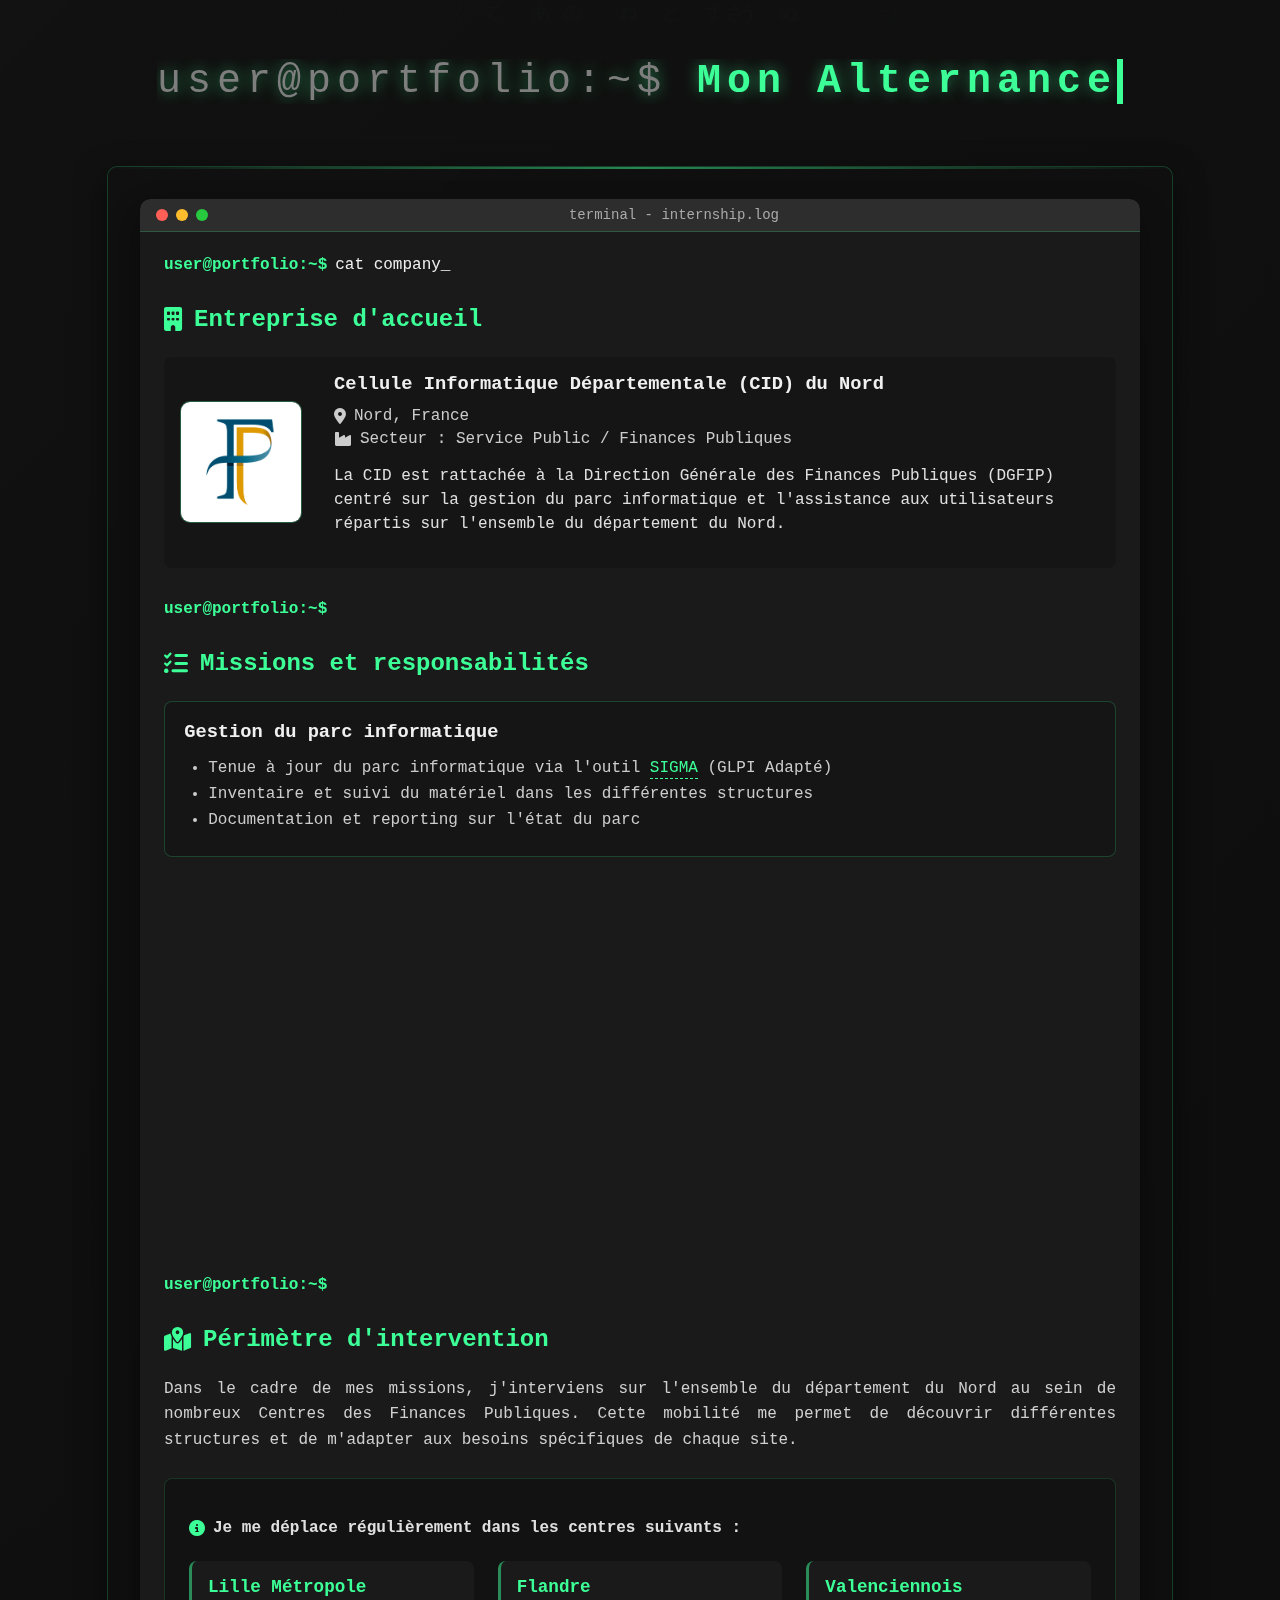
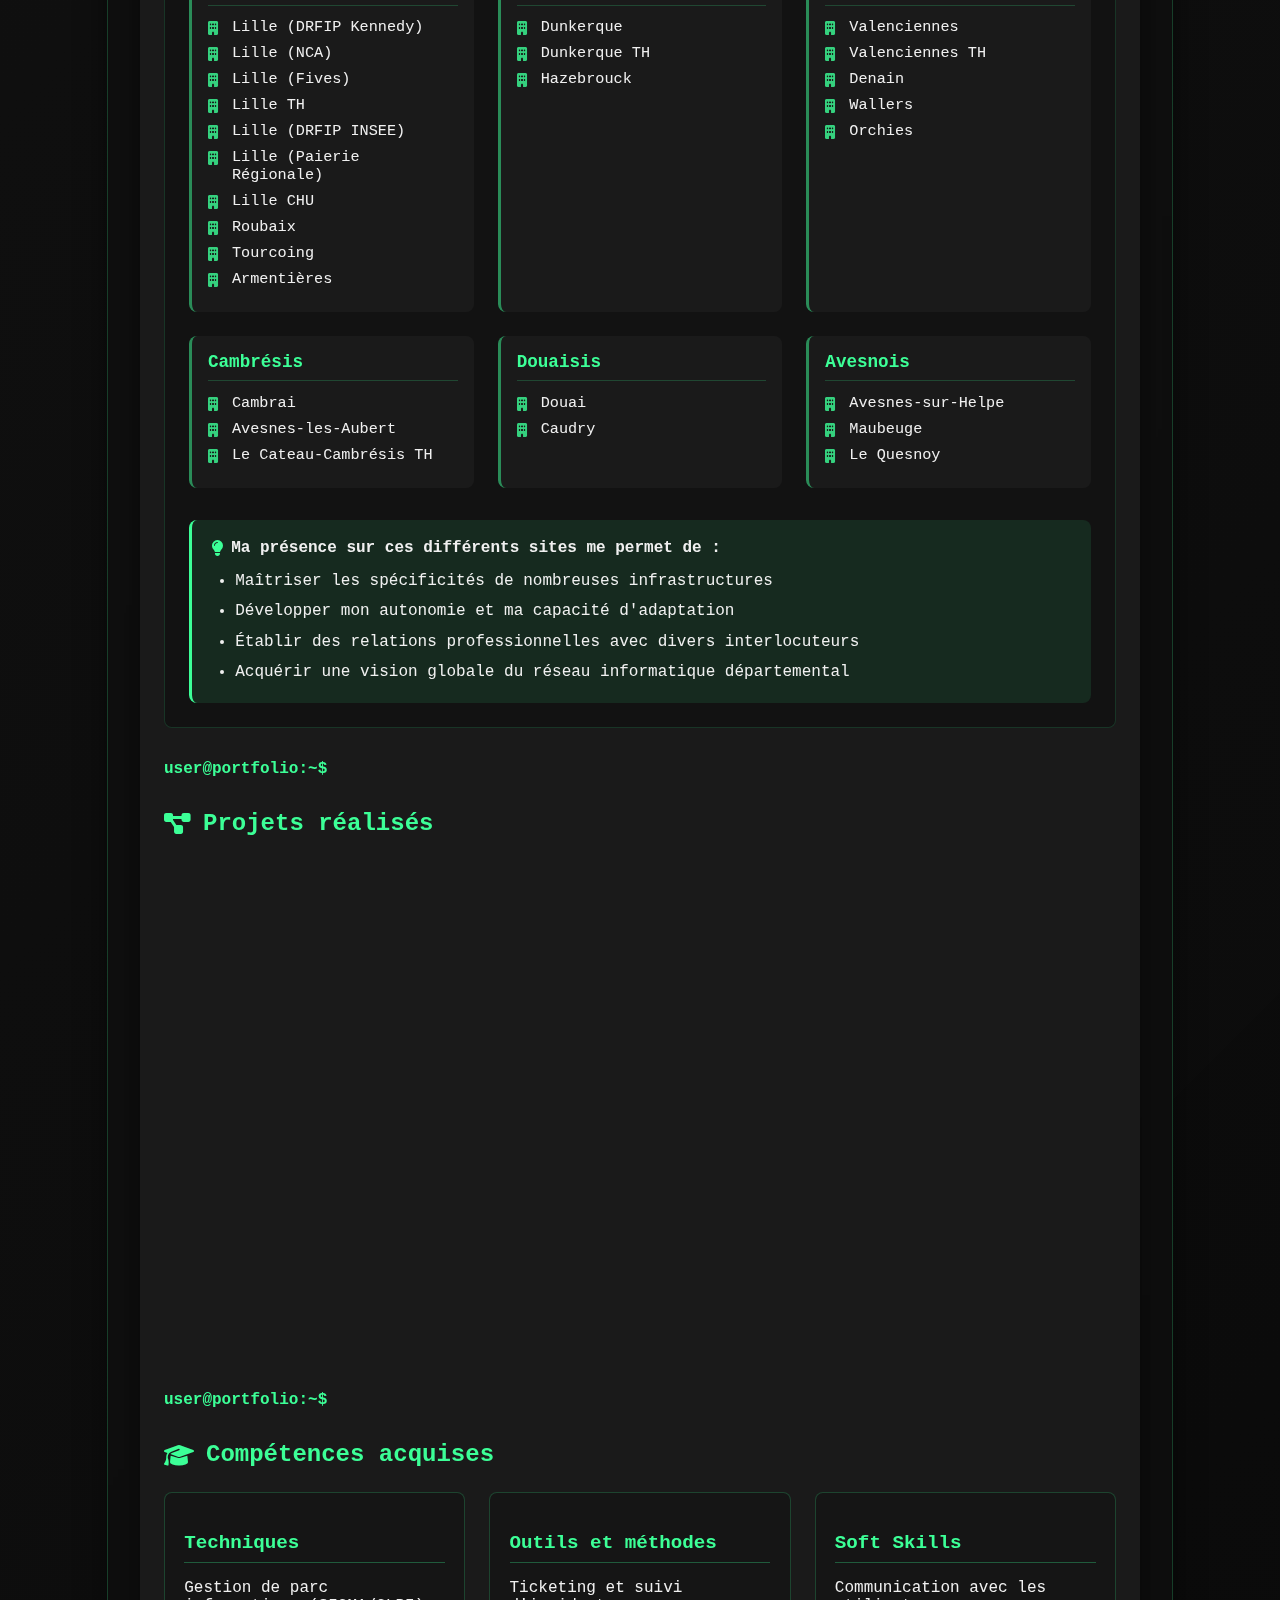
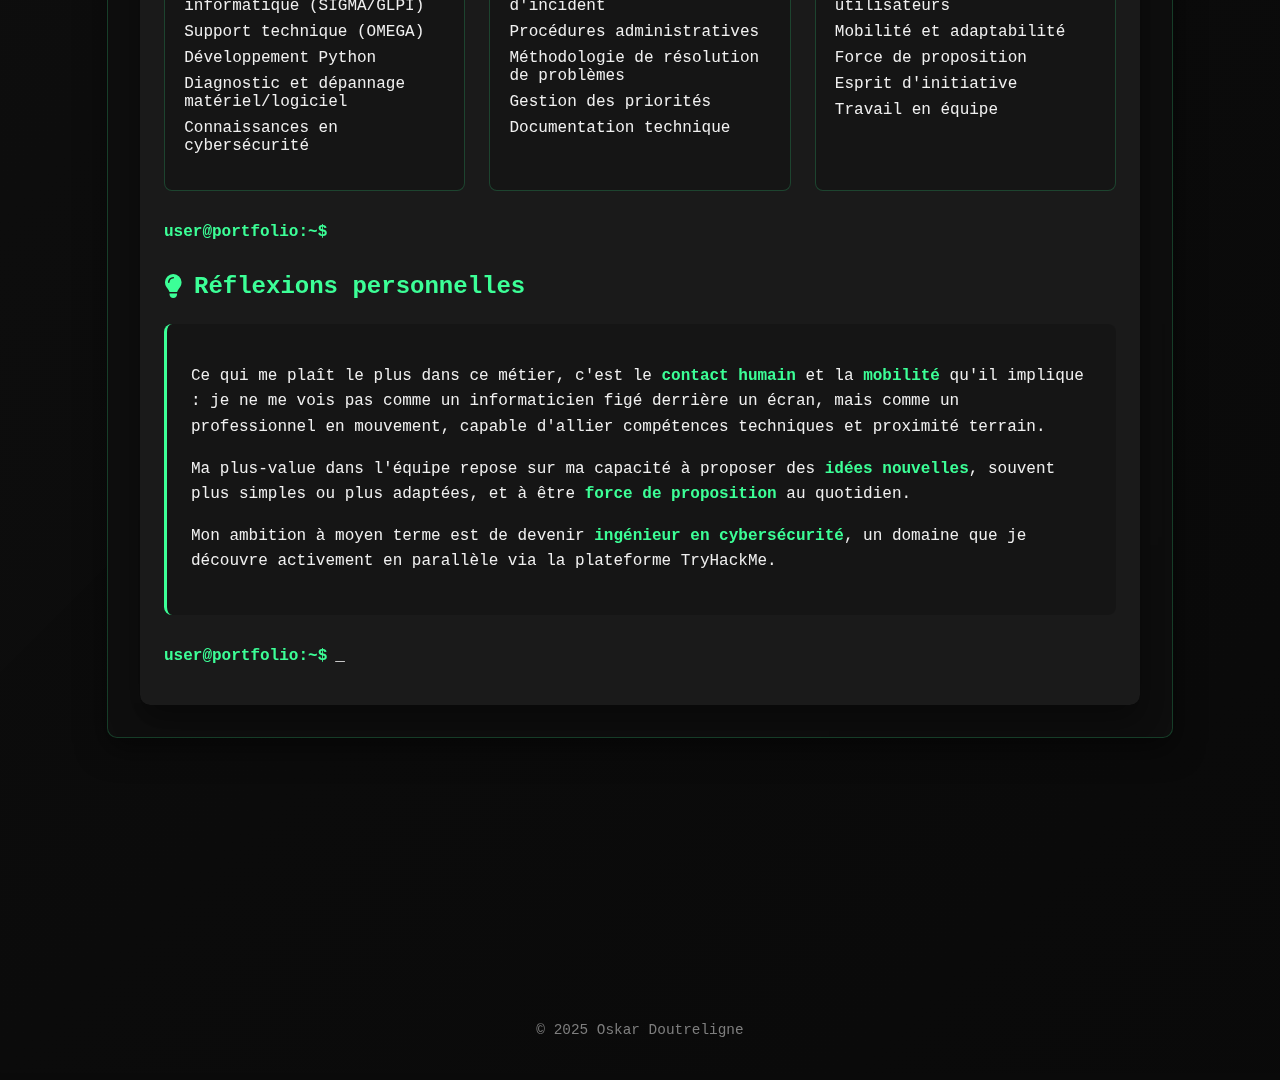
==== commit d89a827c: "Mise à jour du site portfolio et ajout du lien démo" ====
--- a/pages/alternance.html
+++ b/pages/alternance.html
@@ -122,7 +122,7 @@
                                     <h4>Flandre</h4>
                                     <ul>
                                         <li><i class="fas fa-building" aria-hidden="true"></i> Dunkerque</li>
-                                        <li><i class="fas fa-building" aria-hidden="true"></i> Dunkerque <TH></TH></li>
+                                        <li><i class="fas fa-building" aria-hidden="true"></i> Dunkerque TH</li>
                                         <li><i class="fas fa-building" aria-hidden="true"></i> Hazebrouck</li>
                                     </ul>
                                 </div>
@@ -151,6 +151,7 @@
                                     <h4>Douaisis</h4>
                                     <ul>
                                         <li><i class="fas fa-building" aria-hidden="true"></i> Douai</li>
+                                        <li><i class="fas fa-building" aria-hidden="true"></i> Caudry</li>
                                     </ul>
                                 </div>
                                 
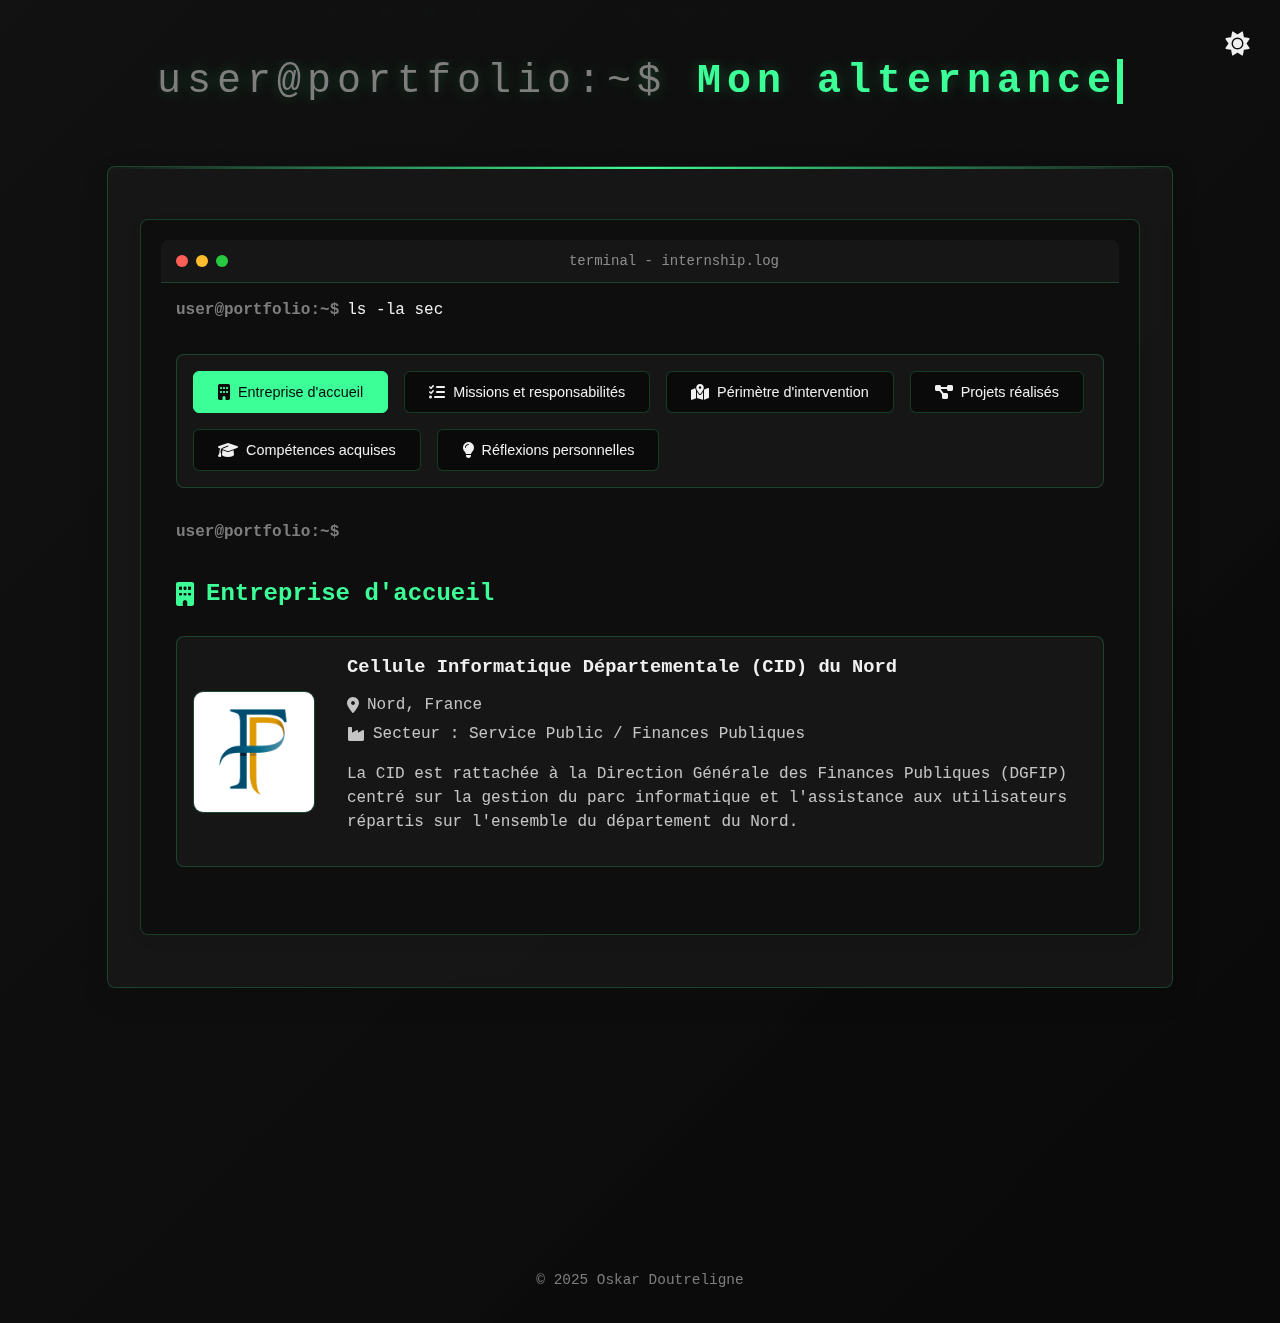
==== commit ff1c08b4: "Mise à jour complète du site portfolio" ====
--- a/pages/alternance.html
+++ b/pages/alternance.html
@@ -14,7 +14,10 @@
 </head>
 <body>
     <div class="container">
-        <h1>Mon Alternance</h1>
+        <button id="theme-toggle" class="theme-toggle" aria-label="Basculer le thème">
+            <i class="fas fa-sun"></i>
+        </button>
+        <h1>Mon alternance</h1>
         
         <div class="content-container internship-container">
             <div class="terminal-section">
@@ -29,258 +32,286 @@
                 <div class="terminal-body">
                     <div class="terminal-line">
                         <span class="prompt">user@portfolio:~$</span>
-                        <span class="command">cat company_info.txt</span>
+                        <span class="command">ls -la sections/</span>
                     </div>
-                    
-                    <div class="internship-section company-info">
-                        <h2><i class="fas fa-building" aria-hidden="true"></i> Entreprise d'accueil</h2>
-                        <div class="company-details">
-                            <div class="company-logo">
-                                <img src="../img/logo.jpg" alt="Logo de la DGFIP - Direction Générale des Finances Publiques" class="company-logo-img">
-                            </div>
-                            <div class="company-text">
-                                <h3>Cellule Informatique Départementale (CID) du Nord</h3>
-                                <p class="location"><i class="fas fa-map-marker-alt" aria-hidden="true"></i> Nord, France</p>
-                                <p class="sector"><i class="fas fa-industry" aria-hidden="true"></i> Secteur : Service Public / Finances Publiques</p>
-                                <p class="description">
-                                    La CID est rattachée à la Direction Générale des Finances Publiques (DGFIP) centré sur la gestion du parc informatique et l'assistance aux utilisateurs répartis sur l'ensemble du département du Nord.
+
+                    <div class="tabs-container">
+                        <div class="tabs-nav">
+                            <button class="tab-button active" data-tab="entreprise">
+                                <i class="fas fa-building"></i> Entreprise d'accueil
+                            </button>
+                            <button class="tab-button" data-tab="missions">
+                                <i class="fas fa-tasks"></i> Missions et responsabilités
+                            </button>
+                            <button class="tab-button" data-tab="perimetre">
+                                <i class="fas fa-map-marked-alt"></i> Périmètre d'intervention
+                            </button>
+                            <button class="tab-button" data-tab="projets">
+                                <i class="fas fa-project-diagram"></i> Projets réalisés
+                            </button>
+                            <button class="tab-button" data-tab="competences">
+                                <i class="fas fa-graduation-cap"></i> Compétences acquises
+                            </button>
+                            <button class="tab-button" data-tab="reflexions">
+                                <i class="fas fa-lightbulb"></i> Réflexions personnelles
+                            </button>
+                        </div>
+
+                        <div class="tab-content active" id="entreprise">
+                            <div class="terminal-line">
+                                <span class="prompt">user@portfolio:~$</span>
+                                <span class="command">cat company_info.txt</span>
+                            </div>
+                            <div class="internship-section company-info">
+                                <h2><i class="fas fa-building" aria-hidden="true"></i> Entreprise d'accueil</h2>
+                                <div class="company-details">
+                                    <div class="company-logo">
+                                        <img src="../img/logo.jpg" alt="Logo de la DGFIP - Direction Générale des Finances Publiques" class="company-logo-img">
+                                    </div>
+                                    <div class="company-text">
+                                        <h3>Cellule Informatique Départementale (CID) du Nord</h3>
+                                        <p class="location"><i class="fas fa-map-marker-alt" aria-hidden="true"></i> Nord, France</p>
+                                        <p class="sector"><i class="fas fa-industry" aria-hidden="true"></i> Secteur : Service Public / Finances Publiques</p>
+                                        <p class="description">
+                                            La CID est rattachée à la Direction Générale des Finances Publiques (DGFIP) centré sur la gestion du parc informatique et l'assistance aux utilisateurs répartis sur l'ensemble du département du Nord.
+                                        </p>
+                                    </div>
+                                </div>
+                            </div>
+                        </div>
+
+                        <div class="tab-content" id="missions">
+                            <div class="terminal-line">
+                                <span class="prompt">user@portfolio:~$</span>
+                                <span class="command">grep "responsibilities" internship_details.txt</span>
+                            </div>
+                            <div class="internship-section responsibilities">
+                                <h2><i class="fas fa-tasks" aria-hidden="true"></i> Missions et responsabilités</h2>
+                                <div class="mission-card">
+                                    <h3>Gestion du parc informatique</h3>
+                                    <ul>
+                                        <li>Tenue à jour du parc informatique via l'outil <span class="tool-mention" data-tool="sigma">SIGMA</span> (GLPI Adapté)</li>
+                                        <li>Inventaire et suivi du matériel dans les différentes structures</li>
+                                        <li>Documentation et reporting sur l'état du parc</li>
+                                    </ul>
+                                </div>
+                                
+                                <div class="mission-card">
+                                    <h3>Support et assistance utilisateurs</h3>
+                                    <ul>
+                                        <li>Résolution de tickets de support via la plateforme <span class="tool-mention" data-tool="omega">OMEGA</span></li>
+                                        <li>Assistance à distance (prise en main, téléphone)</li>
+                                        <li>Interventions sur site pour les problèmes complexes</li>
+                                        <li>Collaboration avec la cellule téléphonique et la SIL</li>
+                                    </ul>
+                                </div>
+                                
+                                <div class="mission-card">
+                                    <h3>Interventions terrain</h3>
+                                    <ul>
+                                        <li>Déplacements dans les structures des finances publiques du département</li>
+                                        <li>Diagnostic et résolution de problèmes matériels et logiciels</li>
+                                        <li>Installation et configuration d'équipements informatiques</li>
+                                    </ul>
+                                </div>
+                            </div>
+                        </div>
+
+                        <div class="tab-content" id="perimetre">
+                            <div class="terminal-line">
+                                <span class="prompt">user@portfolio:~$</span>
+                                <span class="command">cat intervention_zones.txt</span>
+                            </div>
+                            <div class="internship-section intervention-zones">
+                                <h2><i class="fas fa-map-marked-alt" aria-hidden="true"></i> Périmètre d'intervention</h2>
+                                <p class="zone-description">
+                                    Dans le cadre de mes missions, j'interviens sur l'ensemble du département du Nord au sein de nombreux Centres des Finances Publiques. Cette mobilité me permet de découvrir différentes structures et de m'adapter aux besoins spécifiques de chaque site.
                                 </p>
-                            </div>
-                        </div>
-                    </div>
-                    
-                    <div class="terminal-line">
-                        <span class="prompt">user@portfolio:~$</span>
-                        <span class="command">grep "responsibilities" internship_details.txt</span>
-                    </div>
-                    
-                    <div class="internship-section responsibilities">
-                        <h2><i class="fas fa-tasks" aria-hidden="true"></i> Missions et responsabilités</h2>
-                        <div class="mission-card">
-                            <h3>Gestion du parc informatique</h3>
-                            <ul>
-                                <li>Tenue à jour du parc informatique via l'outil <span class="tool-mention" data-tool="sigma">SIGMA</span> (GLPI Adapté)</li>
-                                <li>Inventaire et suivi du matériel dans les différentes structures</li>
-                                <li>Documentation et reporting sur l'état du parc</li>
-                            </ul>
-                        </div>
-                        
-                        <div class="mission-card">
-                            <h3>Support et assistance utilisateurs</h3>
-                            <ul>
-                                <li>Résolution de tickets de support via la plateforme <span class="tool-mention" data-tool="omega">OMEGA</span></li>
-                                <li>Assistance à distance (prise en main, téléphone)</li>
-                                <li>Interventions sur site pour les problèmes complexes</li>
-                                <li>Collaboration avec la cellule téléphonique et la SIL</li>
-                            </ul>
-                        </div>
-                        
-                        <div class="mission-card">
-                            <h3>Interventions terrain</h3>
-                            <ul>
-                                <li>Déplacements dans les structures des finances publiques du département</li>
-                                <li>Diagnostic et résolution de problèmes matériels et logiciels</li>
-                                <li>Installation et configuration d'équipements informatiques</li>
-                            </ul>
-                        </div>
-                    </div>
-                    
-                    <div class="terminal-line">
-                        <span class="prompt">user@portfolio:~$</span>
-                        <span class="command">cat intervention_zones.txt</span>
-                    </div>
-                    
-                    <div class="internship-section intervention-zones">
-                        <h2><i class="fas fa-map-marked-alt" aria-hidden="true"></i> Périmètre d'intervention</h2>
-                        <p class="zone-description">
-                            Dans le cadre de mes missions, j'interviens sur l'ensemble du département du Nord au sein de nombreux Centres des Finances Publiques. Cette mobilité me permet de découvrir différentes structures et de m'adapter aux besoins spécifiques de chaque site.
-                        </p>
-                        
-                        <div class="sites-map-container">
-                            <div class="sites-intro">
-                                <p><i class="fas fa-info-circle" aria-hidden="true"></i> Je me déplace régulièrement dans les centres suivants :</p>
-                            </div>
-                            
-                            <div class="sites-grid">
-                                <div class="site-card">
-                                    <h4>Lille Métropole</h4>
-                                    <ul>
-                                        <li><i class="fas fa-building" aria-hidden="true"></i> Lille (DRFIP Kennedy)</li>
-                                        <li><i class="fas fa-building" aria-hidden="true"></i> Lille (NCA)</li>
-                                        <li><i class="fas fa-building" aria-hidden="true"></i> Lille (Fives)</li>
-                                        <li><i class="fas fa-building" aria-hidden="true"></i> Lille TH</li>
-                                        <li><i class="fas fa-building" aria-hidden="true"></i> Lille (DRFIP INSEE)</li>
-                                        <li><i class="fas fa-building" aria-hidden="true"></i> Lille (Paierie Régionale)</li>
-                                        <li><i class="fas fa-building" aria-hidden="true"></i> Lille CHU</li>
-                                        <li><i class="fas fa-building" aria-hidden="true"></i> Roubaix</li>
-                                        <li><i class="fas fa-building" aria-hidden="true"></i> Tourcoing</li>
-                                        <li><i class="fas fa-building" aria-hidden="true"></i> Armentières</li>
-                                    </ul>
-                                </div>
                                 
-                                <div class="site-card">
-                                    <h4>Flandre</h4>
-                                    <ul>
-                                        <li><i class="fas fa-building" aria-hidden="true"></i> Dunkerque</li>
-                                        <li><i class="fas fa-building" aria-hidden="true"></i> Dunkerque TH</li>
-                                        <li><i class="fas fa-building" aria-hidden="true"></i> Hazebrouck</li>
-                                    </ul>
-                                </div>
+                                <div class="sites-map-container">
+                                    <div class="sites-intro">
+                                        <p><i class="fas fa-info-circle" aria-hidden="true"></i> Je me déplace régulièrement dans les centres suivants :</p>
+                                    </div>
+                                    
+                                    <div class="sites-grid">
+                                        <div class="site-card">
+                                            <h4>Lille Métropole</h4>
+                                            <ul>
+                                                <li><i class="fas fa-building" aria-hidden="true"></i> Lille (DRFIP Kennedy)</li>
+                                                <li><i class="fas fa-building" aria-hidden="true"></i> Lille (NCA)</li>
+                                                <li><i class="fas fa-building" aria-hidden="true"></i> Lille (Fives)</li>
+                                                <li><i class="fas fa-building" aria-hidden="true"></i> Lille TH</li>
+                                                <li><i class="fas fa-building" aria-hidden="true"></i> Lille (DRFIP INSEE)</li>
+                                                <li><i class="fas fa-building" aria-hidden="true"></i> Lille (Paierie Régionale)</li>
+                                                <li><i class="fas fa-building" aria-hidden="true"></i> Lille CHU</li>
+                                                <li><i class="fas fa-building" aria-hidden="true"></i> Roubaix</li>
+                                                <li><i class="fas fa-building" aria-hidden="true"></i> Tourcoing</li>
+                                                <li><i class="fas fa-building" aria-hidden="true"></i> Armentières</li>
+                                            </ul>
+                                        </div>
+                                        
+                                        <div class="site-card">
+                                            <h4>Flandre</h4>
+                                            <ul>
+                                                <li><i class="fas fa-building" aria-hidden="true"></i> Dunkerque</li>
+                                                <li><i class="fas fa-building" aria-hidden="true"></i> Dunkerque TH</li>
+                                                <li><i class="fas fa-building" aria-hidden="true"></i> Hazebrouck</li>
+                                            </ul>
+                                        </div>
+                                        
+                                        <div class="site-card">
+                                            <h4>Valenciennois</h4>
+                                            <ul>
+                                                <li><i class="fas fa-building" aria-hidden="true"></i> Valenciennes</li>
+                                                <li><i class="fas fa-building" aria-hidden="true"></i> Valenciennes TH</li>
+                                                <li><i class="fas fa-building" aria-hidden="true"></i> Denain</li>
+                                                <li><i class="fas fa-building" aria-hidden="true"></i> Wallers</li>
+                                                <li><i class="fas fa-building" aria-hidden="true"></i> Orchies</li>
+                                            </ul>
+                                        </div>
+                                        
+                                        <div class="site-card">
+                                            <h4>Cambrésis</h4>
+                                            <ul>
+                                                <li><i class="fas fa-building" aria-hidden="true"></i> Cambrai</li>
+                                                <li><i class="fas fa-building" aria-hidden="true"></i> Avesnes-les-Aubert</li>
+                                                <li><i class="fas fa-building" aria-hidden="true"></i> Le Cateau-Cambrésis TH</li>
+                                            </ul>
+                                        </div>
+                                        
+                                        <div class="site-card">
+                                            <h4>Douaisis</h4>
+                                            <ul>
+                                                <li><i class="fas fa-building" aria-hidden="true"></i> Douai</li>
+                                                <li><i class="fas fa-building" aria-hidden="true"></i> Caudry</li>
+                                            </ul>
+                                        </div>
+                                        
+                                        <div class="site-card">
+                                            <h4>Avesnois</h4>
+                                            <ul>
+                                                <li><i class="fas fa-building" aria-hidden="true"></i> Avesnes-sur-Helpe</li>
+                                                <li><i class="fas fa-building" aria-hidden="true"></i> Maubeuge</li>
+                                                <li><i class="fas fa-building" aria-hidden="true"></i> Le Quesnoy</li>
+                                            </ul>
+                                        </div>
+                                    </div>
+                                    
+                                    <div class="intervention-highlight">
+                                        <p><i class="fas fa-lightbulb" aria-hidden="true"></i> Ma présence sur ces différents sites me permet de :</p>
+                                        <ul>
+                                            <li>Maîtriser les spécificités de nombreuses infrastructures</li>
+                                            <li>Développer mon autonomie et ma capacité d'adaptation</li>
+                                            <li>Établir des relations professionnelles avec divers interlocuteurs</li>
+                                            <li>Acquérir une vision globale du réseau informatique départemental</li>
+                                        </ul>
+                                    </div>
+                                </div>
+                            </div>
+                        </div>
+
+                        <div class="tab-content" id="projets">
+                            <div class="terminal-line">
+                                <span class="prompt">user@portfolio:~$</span>
+                                <span class="command">ls -la projects/</span>
+                            </div>
+                            <div class="internship-section projects">
+                                <h2><i class="fas fa-project-diagram" aria-hidden="true"></i> Projets réalisés</h2>
                                 
-                                <div class="site-card">
-                                    <h4>Valenciennois</h4>
-                                    <ul>
-                                        <li><i class="fas fa-building" aria-hidden="true"></i> Valenciennes</li>
-                                        <li><i class="fas fa-building" aria-hidden="true"></i> Valenciennes TH</li>
-                                        <li><i class="fas fa-building" aria-hidden="true"></i> Denain</li>
-                                        <li><i class="fas fa-building" aria-hidden="true"></i> Wallers</li>
-                                        <li><i class="fas fa-building" aria-hidden="true"></i> Orchies</li>
-                                    </ul>
-                                </div>
-                                
-                                <div class="site-card">
-                                    <h4>Cambrésis</h4>
-                                    <ul>
-                                        <li><i class="fas fa-building" aria-hidden="true"></i> Cambrai</li>
-                                        <li><i class="fas fa-building" aria-hidden="true"></i> Avesnes-les-Aubert</li>
-                                        <li><i class="fas fa-building" aria-hidden="true"></i> Le Cateau-Cambrésis TH</li>
-                                    </ul>
-                                </div>
-                                
-                                <div class="site-card">
-                                    <h4>Douaisis</h4>
-                                    <ul>
-                                        <li><i class="fas fa-building" aria-hidden="true"></i> Douai</li>
-                                        <li><i class="fas fa-building" aria-hidden="true"></i> Caudry</li>
-                                    </ul>
-                                </div>
-                                
-                                <div class="site-card">
-                                    <h4>Avesnois</h4>
-                                    <ul>
-                                        <li><i class="fas fa-building" aria-hidden="true"></i> Avesnes-sur-Helpe</li>
-                                        <li><i class="fas fa-building" aria-hidden="true"></i> Maubeuge</li>
-                                        <li><i class="fas fa-building" aria-hidden="true"></i> Le Quesnoy</li>
-                                    </ul>
-                                </div>
-                            </div>
-                            
-                            <div class="intervention-highlight">
-                                <p><i class="fas fa-lightbulb" aria-hidden="true"></i> Ma présence sur ces différents sites me permet de :</p>
-                                <ul>
-                                    <li>Maîtriser les spécificités de nombreuses infrastructures</li>
-                                    <li>Développer mon autonomie et ma capacité d'adaptation</li>
-                                    <li>Établir des relations professionnelles avec divers interlocuteurs</li>
-                                    <li>Acquérir une vision globale du réseau informatique départemental</li>
-                                </ul>
-                            </div>
-                        </div>
-                    </div>
-                    
-                    <div class="terminal-line">
-                        <span class="prompt">user@portfolio:~$</span>
-                        <span class="command">ls -la projects/</span>
-                    </div>
-                    
-                    <div class="internship-section projects">
-                        <h2><i class="fas fa-project-diagram" aria-hidden="true"></i> Projets réalisés</h2>
-                        
-                        <div class="project-showcase">
-                            <div class="project-card">
-                                <div class="project-header">
-                                    <h3>Outil de gestion d'inventaire en Python</h3>
-                                    <div class="project-duration">Initiative personnelle</div>
-                                </div>
-                                <p class="project-description">
-                                    Développement d'un outil pour simplifier la mise à jour des inventaires sur site, 
-                                    permettant de fluidifier certaines procédures manuelles auparavant fastidieuses.
-                                </p>
-                                <div class="technologies">
-                                    <span class="tech-tag">Python</span>
-                                    <span class="tech-tag">Automatisation</span>
-                                    <span class="tech-tag">Interface utilisateur</span>
-                                </div>
-                                <div class="project-achievements">
-                                    <h4>Réalisations :</h4>
-                                    <ul>
-                                        <li>Simplification des processus d'inventaire</li>
-                                        <li>Réduction du temps de saisie</li>
-                                        <li>Interface adaptée aux besoins des techniciens terrain</li>
-                                    </ul>
-                                </div>
-                            </div>
-                            
-                        </div>
-                    </div>
-                    
-                    <div class="terminal-line">
-                        <span class="prompt">user@portfolio:~$</span>
-                        <span class="command">cat skills_acquired.txt</span>
-                    </div>
-                    
-                    <div class="internship-section skills-acquired">
-                        <h2><i class="fas fa-graduation-cap" aria-hidden="true"></i> Compétences acquises</h2>
-                        <div class="skills-grid">
-                            <div class="skill-category">
-                                <h3>Techniques</h3>
-                                <ul>
-                                    <li>Gestion de parc informatique (SIGMA/GLPI)</li>
-                                    <li>Support technique (OMEGA)</li>
-                                    <li>Développement Python</li>
-                                    <li>Diagnostic et dépannage matériel/logiciel</li>
-                                    <li>Connaissances en cybersécurité</li>
-                                </ul>
-                            </div>
-                            <div class="skill-category">
-                                <h3>Outils et méthodes</h3>
-                                <ul>
-                                    <li>Ticketing et suivi d'incident</li>
-                                    <li>Procédures administratives</li>
-                                    <li>Méthodologie de résolution de problèmes</li>
-                                    <li>Gestion des priorités</li>
-                                    <li>Documentation technique</li>
-                                </ul>
-                            </div>
-                            <div class="skill-category">
-                                <h3>Soft Skills</h3>
-                                <ul>
-                                    <li>Communication avec les utilisateurs</li>
-                                    <li>Mobilité et adaptabilité</li>
-                                    <li>Force de proposition</li>
-                                    <li>Esprit d'initiative</li>
-                                    <li>Travail en équipe</li>
-                                </ul>
-                            </div>
-                        </div>
-                    </div>
-                    
-                    <div class="terminal-line">
-                        <span class="prompt">user@portfolio:~$</span>
-                        <span class="command">cat personal_insights.txt</span>
-                    </div>
-                    
-                    <div class="internship-section personal-insights">
-                        <h2><i class="fas fa-lightbulb" aria-hidden="true"></i> Réflexions personnelles</h2>
-                        <div class="insights-content">
-                            <p>
-                                Ce qui me plaît le plus dans ce métier, c'est le <strong>contact humain</strong> et la <strong>mobilité</strong> qu'il implique : 
-                                je ne me vois pas comme un informaticien figé derrière un écran, mais comme un professionnel en mouvement, 
-                                capable d'allier compétences techniques et proximité terrain.
-                            </p>
-                            <p>
-                                Ma plus-value dans l'équipe repose sur ma capacité à proposer des <strong>idées nouvelles</strong>, souvent plus simples 
-                                ou plus adaptées, et à être <strong>force de proposition</strong> au quotidien.
-                            </p>
-                            <p>
-                                Mon ambition à moyen terme est de devenir <strong>ingénieur en cybersécurité</strong>, un domaine que je découvre activement 
-                                en parallèle via la plateforme TryHackMe.
-                            </p>
-                        </div>
-                    </div>
-                    
-                    <div class="terminal-line">
-                        <span class="prompt">user@portfolio:~$</span>
-                        <span class="command blink">_</span>
+                                <div class="project-showcase">
+                                    <div class="project-card">
+                                        <div class="project-header">
+                                            <h3>Outil de gestion d'inventaire en Python</h3>
+                                            <div class="project-duration">Initiative personnelle</div>
+                                        </div>
+                                        <p class="project-description">
+                                            Développement d'un outil pour simplifier la mise à jour des inventaires sur site, 
+                                            permettant de fluidifier certaines procédures manuelles auparavant fastidieuses.
+                                        </p>
+                                        <div class="technologies">
+                                            <span class="tech-tag">Python</span>
+                                            <span class="tech-tag">Automatisation</span>
+                                            <span class="tech-tag">Interface utilisateur</span>
+                                        </div>
+                                        <div class="project-achievements">
+                                            <h4>Réalisations :</h4>
+                                            <ul>
+                                                <li>Simplification des processus d'inventaire</li>
+                                                <li>Réduction du temps de saisie</li>
+                                                <li>Interface adaptée aux besoins des techniciens terrain</li>
+                                            </ul>
+                                        </div>
+                                    </div>
+                                </div>
+                            </div>
+                        </div>
+
+                        <div class="tab-content" id="competences">
+                            <div class="terminal-line">
+                                <span class="prompt">user@portfolio:~$</span>
+                                <span class="command">cat skills_acquired.txt</span>
+                            </div>
+                            <div class="internship-section skills-acquired">
+                                <h2><i class="fas fa-graduation-cap" aria-hidden="true"></i> Compétences acquises</h2>
+                                <div class="skills-grid">
+                                    <div class="skill-category">
+                                        <h3>Techniques</h3>
+                                        <ul>
+                                            <li>Gestion de parc informatique (SIGMA/GLPI)</li>
+                                            <li>Support technique (OMEGA)</li>
+                                            <li>Développement Python</li>
+                                            <li>Diagnostic et dépannage matériel/logiciel</li>
+                                            <li>Connaissances en cybersécurité</li>
+                                        </ul>
+                                    </div>
+                                    <div class="skill-category">
+                                        <h3>Outils et méthodes</h3>
+                                        <ul>
+                                            <li>Ticketing et suivi d'incident</li>
+                                            <li>Procédures administratives</li>
+                                            <li>Méthodologie de résolution de problèmes</li>
+                                            <li>Gestion des priorités</li>
+                                            <li>Documentation technique</li>
+                                        </ul>
+                                    </div>
+                                    <div class="skill-category">
+                                        <h3>Soft Skills</h3>
+                                        <ul>
+                                            <li>Communication avec les utilisateurs</li>
+                                            <li>Mobilité et adaptabilité</li>
+                                            <li>Force de proposition</li>
+                                            <li>Esprit d'initiative</li>
+                                            <li>Travail en équipe</li>
+                                        </ul>
+                                    </div>
+                                </div>
+                            </div>
+                        </div>
+
+                        <div class="tab-content" id="reflexions">
+                            <div class="terminal-line">
+                                <span class="prompt">user@portfolio:~$</span>
+                                <span class="command">cat personal_insights.txt</span>
+                            </div>
+                            <div class="internship-section personal-insights">
+                                <h2><i class="fas fa-lightbulb" aria-hidden="true"></i> Réflexions personnelles</h2>
+                                <div class="insights-content">
+                                    <p>
+                                        Ce qui me plaît le plus dans ce métier, c'est le <strong>contact humain</strong> et la <strong>mobilité</strong> qu'il implique : 
+                                        je ne me vois pas comme un informaticien figé derrière un écran, mais comme un professionnel en mouvement, 
+                                        capable d'allier compétences techniques et proximité terrain.
+                                    </p>
+                                    <p>
+                                        Ma plus-value dans l'équipe repose sur ma capacité à proposer des <strong>idées nouvelles</strong>, souvent plus simples 
+                                        ou plus adaptées, et à être <strong>force de proposition</strong> au quotidien.
+                                    </p>
+                                    <p>
+                                        Mon ambition à moyen terme est de devenir <strong>ingénieur en cybersécurité</strong>, un domaine que je découvre activement 
+                                        en parallèle via la plateforme TryHackMe.
+                                    </p>
+                                </div>
+                            </div>
+                        </div>
                     </div>
                 </div>
             </div>
@@ -311,7 +342,7 @@
     </div>
 
     <script src="../js/pages.js"></script>
-    <script src="../js/tools.js"></script>
+    <script src="../script.js"></script>
 </body>
 </html> 
 
--- a/styles.css
+++ b/styles.css
@@ -1,7 +1,45 @@
+:root {
+    --bg-color: #0a0a0a;
+    --text-color: #f0f0f0;
+    --button-bg: rgba(25, 25, 25, 0.7);
+    --button-hover-bg: rgba(30, 30, 30, 0.9);
+    --accent-color: #3CFF97;
+    --gradient-start: rgba(20, 20, 20, 0.8);
+    --gradient-end: rgba(10, 10, 10, 0.95);
+    --terminal-bg: rgba(15, 15, 15, 0.95);
+    --terminal-border: rgba(60, 255, 151, 0.2);
+    --terminal-text: #f0f0f0;
+    --terminal-prompt: #7e7e7e;
+    --card-bg: rgba(25, 25, 25, 0.7);
+    --card-border: rgba(60, 255, 151, 0.2);
+    --link-color: #3CFF97;
+    --link-hover-color: #2ecc71;
+    --footer-color: #7e7e7e;
+}
+
+[data-theme="light"] {
+    --bg-color: #ffffff;
+    --text-color: #2c3e50;
+    --button-bg: rgba(255, 255, 255, 0.9);
+    --button-hover-bg: rgba(240, 240, 240, 0.9);
+    --accent-color: #00b4d8;
+    --gradient-start: rgba(255, 255, 255, 0.8);
+    --gradient-end: rgba(255, 255, 255, 0.95);
+    --terminal-bg: rgba(255, 255, 255, 0.95);
+    --terminal-border: rgba(0, 180, 216, 0.2);
+    --terminal-text: #2c3e50;
+    --terminal-prompt: #7f8c8d;
+    --card-bg: rgba(255, 255, 255, 0.9);
+    --card-border: rgba(0, 180, 216, 0.2);
+    --link-color: #0096c7;
+    --link-hover-color: #0077b6;
+    --footer-color: #7f8c8d;
+}
+
 body {
     font-family: 'Ubuntu Mono', 'Courier New', monospace;
-    background-color: #0a0a0a;
-    color: #f0f0f0;
+    background-color: var(--bg-color);
+    color: var(--text-color);
     display: flex;
     flex-direction: column;
     align-items: center;
@@ -11,6 +49,7 @@
     padding: 0;
     position: relative;
     overflow-x: hidden;
+    transition: background-color 0.3s ease, color 0.3s ease;
 }
 
 body::before {
@@ -20,8 +59,9 @@
     left: 0;
     width: 100%;
     height: 100%;
-    background: linear-gradient(135deg, rgba(20, 20, 20, 0.8) 0%, rgba(10, 10, 10, 0.95) 100%);
+    background: linear-gradient(135deg, var(--gradient-start) 0%, var(--gradient-end) 100%);
     z-index: -1;
+    transition: background 0.3s ease;
 }
 
 .matrix-bg {
@@ -41,12 +81,12 @@
     left: 0;
     width: 100%;
     height: 100%;
-    background: radial-gradient(circle at center, transparent 0%, #0a0a0a 70%);
+    background: radial-gradient(circle at center, transparent 0%, var(--bg-color) 70%);
 }
 
 .falling-character {
     position: absolute;
-    color: rgba(60, 255, 151, 0.3);
+    color: rgba(46, 204, 113, 0.3);
     font-size: 1.2rem;
     animation: fall linear infinite;
 }
@@ -66,6 +106,10 @@
         transform: translateY(calc(100vh + 100px));
         opacity: 0;
     }
+}
+
+[data-theme="light"] .falling-character {
+    color: rgba(0, 180, 216, 0.2);
 }
 
 .container {
@@ -86,12 +130,12 @@
     font-weight: bold;
     text-align: center;
     letter-spacing: 0.15em;
-    border-right: 0.15em solid #3CFF97;
+    border-right: 0.15em solid var(--accent-color);
     white-space: nowrap;
     overflow: hidden;
     animation: typing 3.5s steps(40, end), blink-caret 0.75s step-end infinite;
-    color: #3CFF97;
-    text-shadow: 0 0 15px rgba(60, 255, 151, 0.5);
+    color: var(--accent-color);
+    text-shadow: 0 0 15px rgba(46, 204, 113, 0.3);
     margin-bottom: 30px;
     position: relative;
     display: inline-block;
@@ -101,7 +145,7 @@
 h1::before {
     content: "user@portfolio:~$ ";
     font-weight: normal;
-    color: #7e7e7e;
+    color: var(--terminal-prompt);
 }
 
 @keyframes typing {
@@ -131,39 +175,39 @@
     align-items: center;
     justify-content: center;
     padding: 1.5rem;
-    background-color: rgba(25, 25, 25, 0.7);
-    color: #f0f0f0;
+    background-color: var(--button-bg);
+    color: var(--text-color);
     border-radius: 8px;
     text-decoration: none;
     transition: all 0.3s ease;
-    border: 1px solid rgba(60, 255, 151, 0.2);
-    box-shadow: 0 5px 15px rgba(0, 0, 0, 0.3);
+    border: 1px solid var(--card-border);
+    box-shadow: 0 5px 15px rgba(0, 0, 0, 0.1);
     text-align: center;
     font-size: 1.2rem;
     height: 150px;
     position: relative;
     overflow: hidden;
     backdrop-filter: blur(5px);
-    transition: all 0.4s cubic-bezier(0.175, 0.885, 0.32, 1.275);
 }
 
 .button:hover {
     transform: translateY(-10px);
-    background-color: rgba(30, 30, 30, 0.9);
-    color: #3CFF97;
-    box-shadow: 0 15px 25px rgba(0, 0, 0, 0.4), 0 0 15px rgba(60, 255, 151, 0.2);
-    border-color: rgba(60, 255, 151, 0.5);
+    background-color: var(--button-hover-bg);
+    color: var(--accent-color);
+    box-shadow: 0 15px 25px rgba(0, 0, 0, 0.1), 0 0 15px rgba(46, 204, 113, 0.2);
+    border-color: var(--accent-color);
 }
 
 .button .icon {
     font-size: 2.5rem;
     margin-bottom: 1rem;
     transition: all 0.3s ease;
+    color: var(--accent-color);
 }
 
 .button:hover .icon {
     transform: scale(1.2);
-    color: #3CFF97;
+    color: var(--accent-color);
 }
 
 .button span {
@@ -213,7 +257,7 @@
     width: 100%;
     text-align: center;
     font-size: 0.9rem;
-    color: #7e7e7e;
+    color: var(--footer-color);
 }
 
 @media (max-width: 768px) {
@@ -683,3 +727,80 @@
         font-size: 30px;
     }
 }
+
+.theme-toggle {
+    position: fixed;
+    top: 20px;
+    right: 20px;
+    background: none;
+    border: none;
+    color: var(--text-color);
+    font-size: 1.5rem;
+    cursor: pointer;
+    padding: 10px;
+    border-radius: 50%;
+    transition: all 0.3s ease;
+    z-index: 1000;
+}
+
+.theme-toggle:hover {
+    transform: scale(1.1);
+    color: var(--accent-color);
+}
+
+.terminal-section {
+    background-color: var(--terminal-bg);
+    border: 1px solid var(--terminal-border);
+    border-radius: 8px;
+    padding: 20px;
+    margin: 20px 0;
+    color: var(--terminal-text);
+}
+
+.terminal-line {
+    color: var(--terminal-text);
+}
+
+.terminal-line .prompt {
+    color: var(--terminal-prompt);
+}
+
+.project-card {
+    background-color: var(--card-bg);
+    border: 1px solid var(--card-border);
+    border-radius: 8px;
+    padding: 20px;
+    margin: 15px 0;
+    transition: all 0.3s ease;
+}
+
+.project-card:hover {
+    transform: translateY(-5px);
+    box-shadow: 0 5px 15px rgba(0, 0, 0, 0.1);
+}
+
+.project-link {
+    color: var(--link-color);
+    text-decoration: none;
+    transition: color 0.3s ease;
+}
+
+.project-link:hover {
+    color: var(--link-hover-color);
+}
+
+[data-theme="light"] .submit-button {
+    box-shadow: 0 2px 5px rgba(0, 180, 216, 0.2);
+}
+
+[data-theme="light"] .submit-button:hover {
+    box-shadow: 0 5px 15px rgba(0, 180, 216, 0.3);
+}
+
+[data-theme="light"] .tool-mention:hover {
+    text-shadow: 0 0 5px rgba(0, 180, 216, 0.7);
+}
+
+[data-theme="light"] .tool-modal-content img {
+    border: 1px solid rgba(0, 180, 216, 0.2);
+}
--- a/css/pages.css
+++ b/css/pages.css
@@ -1,16 +1,18 @@
 /* ===== Styles communs pour toutes les pages ===== */
 .content-container {
-    background-color: rgba(15, 15, 15, 0.7);
-    border-radius: 10px;
+    background-color: var(--card-bg);
+    border: 1px solid var(--card-border);
+    border-radius: 8px;
     padding: 2rem;
     margin: 2rem 0;
     width: 100%;
     max-width: 1000px;
-    box-shadow: 0 10px 30px rgba(0, 0, 0, 0.5);
-    border: 1px solid rgba(60, 255, 151, 0.2);
+    box-shadow: 0 10px 30px rgba(0, 0, 0, 0.1);
     backdrop-filter: blur(5px);
     position: relative;
     overflow: hidden;
+    color: var(--text-color);
+    line-height: 1.6;
 }
 
 .content-container::before {
@@ -20,7 +22,7 @@
     left: 0;
     width: 100%;
     height: 2px;
-    background: linear-gradient(to right, transparent, rgba(60, 255, 151, 0.5), transparent);
+    background: linear-gradient(to right, transparent, var(--accent-color), transparent);
 }
 
 .terminal-line {
@@ -31,13 +33,13 @@
 }
 
 .prompt {
-    color: #3CFF97;
+    color: var(--accent-color);
     margin-right: 0.5rem;
     font-weight: bold;
 }
 
 .command {
-    color: #f0f0f0;
+    color: var(--text-color);
 }
 
 .command.blink {
@@ -54,13 +56,13 @@
     flex-direction: column;
     align-items: center;
     justify-content: center;
-    background-color: rgba(25, 25, 25, 0.7);
-    color: #f0f0f0;
+    background-color: var(--card-bg);
+    color: var(--text-color);
     padding: 1rem 1.5rem;
     border-radius: 8px;
     text-decoration: none;
     transition: all 0.3s ease;
-    border: 1px solid rgba(60, 255, 151, 0.2);
+    border: 1px solid var(--card-border);
     width: 120px;
     height: 120px;
 }
@@ -72,15 +74,15 @@
 }
 
 .navigation-button:hover {
-    background-color: rgba(30, 30, 30, 0.9);
-    color: #3CFF97;
+    background-color: var(--button-hover-bg);
+    color: var(--accent-color);
     transform: translateY(-5px);
-    box-shadow: 0 10px 20px rgba(0, 0, 0, 0.3), 0 0 15px rgba(60, 255, 151, 0.2);
+    box-shadow: 0 10px 20px rgba(0, 0, 0, 0.1);
 }
 
 .navigation-button:hover .icon {
     transform: translateY(-3px);
-    color: #3CFF97;
+    color: var(--accent-color);
 }
 
 /* ===== Styles pour la page À propos ===== */
@@ -98,26 +100,26 @@
     display: flex;
     align-items: center;
     justify-content: center;
-    background-color: rgba(30, 30, 30, 0.7);
-    border: 2px solid rgba(60, 255, 151, 0.5);
-    box-shadow: 0 0 20px rgba(60, 255, 151, 0.3);
+    background-color: var(--card-bg);
+    border: 2px solid var(--accent-color);
+    box-shadow: 0 0 20px rgba(46, 204, 113, 0.3);
 }
 
 .profile-icon {
     font-size: 8rem;
-    color: rgba(60, 255, 151, 0.8);
+    color: var(--accent-color);
 }
 
 .text-content {
     padding: 1rem;
 }
 
-.text-block {
+.text-block, .skills-block, .interests-block {
     margin-bottom: 2rem;
     padding: 1.5rem;
-    background-color: rgba(20, 20, 20, 0.5);
-    border-radius: 8px;
-    border-left: 3px solid #3CFF97;
+    background-color: var(--card-bg);
+    border-radius: 8px;
+    border-left: 3px solid var(--accent-color);
 }
 
 .text-block p {
@@ -125,15 +127,7 @@
     line-height: 1.6;
 }
 
-.skills-block, .interests-block {
-    margin-bottom: 2rem;
-    padding: 1.5rem;
-    background-color: rgba(20, 20, 20, 0.5);
-    border-radius: 8px;
-    border-left: 3px solid #3CFF97;
-}
-
-.skills {
+.skills, .interests {
     display: flex;
     flex-wrap: wrap;
     gap: 2rem;
@@ -143,30 +137,30 @@
 .skill-category {
     flex: 1;
     min-width: 200px;
+    background-color: var(--card-bg);
+    padding: 1rem;
+    border-radius: 8px;
+    border: 1px solid var(--card-border);
 }
 
 .skill-category h3 {
-    color: #3CFF97;
+    color: var(--accent-color);
     margin-bottom: 1rem;
     font-size: 1.2rem;
-    border-bottom: 1px solid rgba(60, 255, 151, 0.3);
+    border-bottom: 1px solid var(--card-border);
     padding-bottom: 0.5rem;
-}
-
-.skill-category ul {
-    list-style-type: none;
-    padding: 0;
 }
 
 .skill-category li {
     margin-bottom: 0.5rem;
     display: flex;
     align-items: center;
+    color: var(--text-color);
 }
 
 .skill-category li i {
     margin-right: 0.5rem;
-    color: #3CFF97;
+    color: var(--accent-color);
 }
 
 .interests ul {
@@ -178,36 +172,39 @@
 }
 
 .interests li {
-    background-color: rgba(25, 25, 25, 0.7);
+    background-color: var(--card-bg);
     padding: 0.5rem 1rem;
     border-radius: 20px;
     display: flex;
     align-items: center;
-    border: 1px solid rgba(60, 255, 151, 0.2);
+    border: 1px solid var(--card-border);
     transition: all 0.3s ease;
+    color: var(--text-color);
 }
 
 .interests li:hover {
     transform: translateY(-3px);
-    box-shadow: 0 5px 15px rgba(0, 0, 0, 0.3), 0 0 10px rgba(60, 255, 151, 0.2);
-    background-color: rgba(30, 30, 30, 0.9);
-    border-color: rgba(60, 255, 151, 0.5);
+    box-shadow: 0 5px 15px rgba(0, 0, 0, 0.1);
+    background-color: var(--button-hover-bg);
+    border-color: var(--accent-color);
 }
 
 .interests li i {
     margin-right: 0.5rem;
-    color: #3CFF97;
+    color: var(--accent-color);
 }
 
 /* Nouveaux styles pour les liens d'intérêts */
 .interests li a {
-    color: #f0f0f0;
+    color: var(--text-color);
     text-decoration: none;
     display: inline-flex;
     align-items: center;
     position: relative;
     width: 100%;
     height: 100%;
+    opacity: 0.9;
+    transition: all 0.3s ease;
 }
 
 .interests li a::after {
@@ -217,12 +214,13 @@
     left: 0;
     width: 0;
     height: 1px;
-    background-color: #3CFF97;
+    background-color: var(--accent-color);
     transition: width 0.3s ease;
 }
 
 .interests li:hover a {
-    color: #3CFF97;
+    color: var(--accent-color);
+    opacity: 1;
 }
 
 .interests li:hover a::after {
@@ -231,6 +229,7 @@
 
 .interests li:hover i {
     transform: scale(1.2);
+    color: var(--accent-color);
 }
 
 /* Ajout d'un indicateur pour les liens externes */
@@ -243,11 +242,20 @@
     opacity: 0;
     transform: translateX(-5px);
     transition: all 0.3s ease;
+    color: var(--accent-color);
 }
 
 .interests li:hover a::before {
-    opacity: 0.8;
+    opacity: 1;
     transform: translateX(0);
+}
+
+[data-theme="light"] .interests li a {
+    color: var(--text-color);
+}
+
+[data-theme="light"] .interests li:hover a {
+    color: var(--accent-color);
 }
 
 /* ===== Styles pour la page CV ===== */
@@ -257,10 +265,10 @@
     gap: 2rem;
     margin-bottom: 2rem;
     padding: 1.5rem;
-    background-color: rgba(20, 20, 20, 0.7);
+    background-color: var(--card-bg);
     border-radius: 10px;
-    border: 1px solid rgba(60, 255, 151, 0.2);
-    box-shadow: 0 5px 15px rgba(0, 0, 0, 0.3);
+    border: 1px solid var(--card-border);
+    box-shadow: 0 5px 15px rgba(0, 0, 0, 0.1);
 }
 
 .profile-photo {
@@ -272,9 +280,9 @@
     height: 180px;
     border-radius: 50%;
     overflow: hidden;
-    border: 3px solid rgba(60, 255, 151, 0.5);
-    box-shadow: 0 0 20px rgba(60, 255, 151, 0.3);
-    background-color: #1a1a1a;
+    border: 3px solid var(--accent-color);
+    box-shadow: 0 0 20px rgba(46, 204, 113, 0.3);
+    background-color: var(--card-bg);
     display: flex;
     align-items: center;
     justify-content: center;
@@ -299,20 +307,21 @@
 }
 
 .profile-info h2 {
-    color: #3CFF97;
+    color: var(--accent-color);
     font-size: 1.8rem;
     margin: 0 0 0.5rem 0;
-    text-shadow: 0 0 10px rgba(60, 255, 151, 0.4);
+    text-shadow: 0 0 10px rgba(46, 204, 113, 0.4);
 }
 
 .profile-title {
-    color: #f0f0f0;
+    color: var(--text-color);
     font-size: 1.2rem;
     margin: 0 0 0.3rem 0;
 }
 
 .profile-subtitle {
-    color: #ccc;
+    color: var(--text-color);
+    opacity: 0.8;
     font-size: 1rem;
     margin: 0 0 1rem 0;
 }
@@ -328,28 +337,30 @@
     margin: 0;
     display: flex;
     align-items: center;
-    color: #ccc;
+    color: var(--text-color);
+    opacity: 0.8;
 }
 
 .profile-contact p i {
-    color: #3CFF97;
+    color: var(--accent-color);
     margin-right: 0.5rem;
 }
 
 .terminal-section {
-    width: 100%;
-    border-radius: 10px;
-    overflow: hidden;
-    box-shadow: 0 15px 30px rgba(0, 0, 0, 0.4);
+    background-color: var(--terminal-bg);
+    border: 1px solid var(--terminal-border);
+    border-radius: 8px;
+    padding: 20px;
+    margin: 20px 0;
+    color: var(--terminal-text);
+    box-shadow: 0 5px 15px rgba(0, 0, 0, 0.05);
 }
 
 .terminal-header {
-    background-color: #2d2d2d;
-    padding: 0.5rem 1rem;
-    display: flex;
-    align-items: center;
-    border-top-left-radius: 10px;
-    border-top-right-radius: 10px;
+    background-color: var(--card-bg);
+    border-bottom: 1px solid var(--terminal-border);
+    padding: 10px 15px;
+    border-radius: 8px 8px 0 0;
 }
 
 .controls {
@@ -369,25 +380,32 @@
 
 .title {
     margin-left: 1rem;
-    color: #ccc;
+    color: var(--text-color);
+    opacity: 0.8;
     font-size: 0.9rem;
 }
 
 .terminal-body {
-    background-color: #1a1a1a;
-    padding: 1.5rem;
-    border-bottom-left-radius: 10px;
-    border-bottom-right-radius: 10px;
+    padding: 15px;
+    line-height: 1.5;
+}
+
+.output-text {
+    margin: 1rem 0;
+    color: var(--text-color);
+    opacity: 0.9;
+    padding-left: 1.5rem;
+    border-left: 2px solid var(--accent-color);
 }
 
 .cv-section {
     margin: 2rem 0;
     padding-left: 1rem;
-    border-left: 2px solid rgba(60, 255, 151, 0.5);
+    border-left: 2px solid var(--accent-color);
 }
 
 .cv-section h2 {
-    color: #3CFF97;
+    color: var(--accent-color);
     font-size: 1.5rem;
     margin-bottom: 1.5rem;
     display: flex;
@@ -417,18 +435,20 @@
 
 .details h3 {
     margin: 0 0 0.5rem 0;
-    color: #f0f0f0;
+    color: var(--text-color);
 }
 
 .details p {
     margin: 0.3rem 0;
-    color: #ccc;
+    color: var(--text-color);
+    opacity: 0.8;
 }
 
 .details ul {
     margin: 0.5rem 0;
     padding-left: 1.5rem;
-    color: #ccc;
+    color: var(--text-color);
+    opacity: 0.8;
 }
 
 .details li {
@@ -447,7 +467,7 @@
 }
 
 .skill-group h3 {
-    color: #3CFF97;
+    color: var(--accent-color);
     margin-bottom: 0.75rem;
     font-size: 1.1rem;
 }
@@ -459,11 +479,12 @@
 
 .skill-group li {
     margin-bottom: 0.5rem;
-    color: #ccc;
+    color: var(--text-color);
+    opacity: 0.8;
 }
 
 .skill-group li i {
-    color: #3CFF97;
+    color: var(--accent-color);
     margin-right: 0.5rem;
 }
 
@@ -486,13 +507,14 @@
     width: 16px;
     height: 16px;
     border-radius: 50%;
-    background-color: #f0f0f0;
+    background-color: var(--card-bg);
+    border: 2px solid var(--accent-color);
     z-index: 2;
 }
 
 .timeline-dot.active {
-    background-color: #3CFF97;
-    box-shadow: 0 0 10px rgba(60, 255, 151, 0.7);
+    background-color: var(--accent-color);
+    box-shadow: 0 0 10px rgba(46, 204, 113, 0.7);
 }
 
 .timeline-item::before {
@@ -502,7 +524,8 @@
     top: 16px;
     height: calc(100% + 3rem);
     width: 2px;
-    background-color: rgba(255, 255, 255, 0.2);
+    background-color: var(--accent-color);
+    opacity: 0.3;
 }
 
 .timeline-item:last-child::before {
@@ -510,34 +533,37 @@
 }
 
 .timeline-content {
-    background-color: rgba(25, 25, 25, 0.7);
+    background-color: var(--card-bg);
     padding: 1.5rem;
     border-radius: 8px;
-    border-left: 3px solid rgba(255, 255, 255, 0.2);
+    border-left: 3px solid var(--accent-color);
     transition: all 0.3s ease;
 }
 
 .timeline-content.current {
-    border-left: 3px solid #3CFF97;
-    box-shadow: 0 0 15px rgba(60, 255, 151, 0.3);
+    border-left: 3px solid var(--accent-color);
+    box-shadow: 0 0 15px rgba(46, 204, 113, 0.3);
 }
 
 .timeline-content .date {
     display: inline-block;
-    background-color: rgba(20, 20, 20, 0.7);
+    background-color: var(--card-bg);
     padding: 0.3rem 0.7rem;
     border-radius: 20px;
     font-size: 0.9rem;
     margin-bottom: 0.5rem;
+    color: var(--text-color);
+    border: 1px solid var(--card-border);
 }
 
 .timeline-content h2 {
     margin: 0.5rem 0;
-    color: #f0f0f0;
+    color: var(--text-color);
 }
 
 .institution {
-    color: #ccc;
+    color: var(--text-color);
+    opacity: 0.8;
     font-style: italic;
     margin-bottom: 1rem;
 }
@@ -567,7 +593,7 @@
 }
 
 .prospects h3 {
-    color: #3CFF97;
+    color: var(--accent-color);
     font-size: 1.1rem;
     margin-bottom: 0.75rem;
     display: flex;
@@ -579,24 +605,32 @@
 }
 
 .prospects p {
-    background-color: rgba(20, 20, 20, 0.7);
+    background-color: var(--card-bg);
     padding: 1rem;
     border-radius: 8px;
-    border-left: 2px solid #3CFF97;
+    border-left: 2px solid var(--accent-color);
     line-height: 1.5;
-    color: #e0e0e0;
+    color: var(--text-color);
+    opacity: 0.8;
 }
 
 .project-card {
-    background-color: rgba(20, 20, 20, 0.7);
-    padding: 1rem;
-    border-radius: 8px;
-    margin-top: 1rem;
-    border: 1px solid rgba(60, 255, 151, 0.2);
+    background-color: var(--card-bg);
+    border-radius: 8px;
+    margin: 1.5rem 0;
+    padding: 1.5rem;
+    border-left: 3px solid var(--accent-color);
+    box-shadow: 0 2px 10px rgba(0, 0, 0, 0.05);
+    transition: transform 0.3s ease, box-shadow 0.3s ease;
+}
+
+.project-card:hover {
+    transform: translateY(-5px);
+    box-shadow: 0 5px 15px rgba(0, 0, 0, 0.1);
 }
 
 .project-card h4 {
-    color: #f0f0f0;
+    color: var(--text-color);
     margin: 0 0 0.5rem 0;
 }
 
@@ -608,8 +642,8 @@
 }
 
 .tag {
-    background-color: rgba(60, 255, 151, 0.2);
-    color: #3CFF97;
+    background-color: var(--accent-color);
+    color: var(--bg-color);
     padding: 0.2rem 0.5rem;
     border-radius: 4px;
     font-size: 0.8rem;
@@ -621,27 +655,28 @@
     align-items: center;
     gap: 2rem;
     padding: 1rem;
-    background-color: rgba(20, 20, 20, 0.7);
+    background-color: var(--card-bg);
     border-radius: 8px;
     margin: 1rem 0 2rem 0;
+    border: 1px solid var(--card-border);
 }
 
 .company-logo {
     width: 120px;
     height: 120px;
-    background-color: rgba(30, 30, 30, 0.7);
+    background-color: var(--card-bg);
     border-radius: 10px;
     display: flex;
     align-items: center;
     justify-content: center;
-    border: 1px solid rgba(60, 255, 151, 0.3);
+    border: 1px solid var(--card-border);
     overflow: hidden;
     flex-shrink: 0;
 }
 
 .company-logo i {
     font-size: 3rem;
-    color: #3CFF97;
+    color: var(--accent-color);
 }
 
 /* Styles pour l'image du logo */
@@ -661,12 +696,13 @@
 }
 
 .company-text h3 {
-    color: #f0f0f0;
+    color: var(--text-color);
     margin: 0 0 0.75rem 0;
 }
 
 .location, .sector {
-    color: #ccc;
+    color: var(--text-color);
+    opacity: 0.8;
     margin: 0.3rem 0;
     display: flex;
     align-items: center;
@@ -675,7 +711,8 @@
 
 .description {
     margin-top: 1rem;
-    color: #e0e0e0;
+    color: var(--text-color);
+    opacity: 0.8;
     line-height: 1.5;
 }
 
@@ -684,7 +721,7 @@
 }
 
 .internship-section h2 {
-    color: #3CFF97;
+    color: var(--accent-color);
     margin-bottom: 1.5rem;
     display: flex;
     align-items: center;
@@ -692,15 +729,15 @@
 }
 
 .mission-card {
-    background-color: rgba(20, 20, 20, 0.7);
+    background-color: var(--card-bg);
     padding: 1.2rem;
     border-radius: 8px;
     margin-bottom: 1.5rem;
-    border: 1px solid rgba(60, 255, 151, 0.2);
+    border: 1px solid var(--card-border);
 }
 
 .mission-card h3 {
-    color: #f0f0f0;
+    color: var(--text-color);
     margin-top: 0;
     margin-bottom: 1rem;
 }
@@ -712,7 +749,8 @@
 
 .mission-card li {
     margin-bottom: 0.5rem;
-    color: #ccc;
+    color: var(--text-color);
+    opacity: 0.8;
 }
 
 .project-showcase {
@@ -729,17 +767,19 @@
 }
 
 .project-duration {
-    background-color: rgba(60, 255, 151, 0.1);
-    color: #3CFF97;
+    background-color: var(--card-bg);
+    color: var(--accent-color);
     padding: 0.2rem 0.6rem;
     border-radius: 20px;
     font-size: 0.8rem;
+    border: 1px solid var(--card-border);
 }
 
 .project-description {
     margin-bottom: 1rem;
     line-height: 1.5;
-    color: #e0e0e0;
+    color: var(--text-color);
+    opacity: 0.8;
 }
 
 .technologies {
@@ -750,16 +790,23 @@
 }
 
 .tech-tag {
-    background-color: rgba(25, 25, 25, 0.9);
-    color: #3CFF97;
-    padding: 0.3rem 0.7rem;
+    background-color: var(--card-bg);
+    color: var(--text-color);
+    padding: 0.25rem 0.6rem;
     border-radius: 4px;
     font-size: 0.8rem;
-    border: 1px solid rgba(60, 255, 151, 0.3);
+    font-family: 'Ubuntu Mono', monospace;
+    border: 1px solid var(--card-border);
+    transition: background-color 0.2s ease, color 0.2s ease;
+}
+
+.tech-tag:hover {
+    background-color: var(--button-hover-bg);
+    color: var(--accent-color);
 }
 
 .project-achievements h4 {
-    color: #f0f0f0;
+    color: var(--text-color);
     margin: 1rem 0 0.5rem 0;
     font-size: 0.9rem;
 }
@@ -771,7 +818,8 @@
 
 .project-achievements li {
     margin-bottom: 0.3rem;
-    color: #ccc;
+    color: var(--text-color);
+    opacity: 0.8;
 }
 
 .skills-grid {
@@ -781,10 +829,36 @@
 }
 
 .skill-category {
-    background-color: rgba(20, 20, 20, 0.7);
+    background-color: var(--card-bg);
     padding: 1.2rem;
     border-radius: 8px;
-    border: 1px solid rgba(60, 255, 151, 0.2);
+    border: 1px solid var(--card-border);
+}
+
+.skill-category h3 {
+    color: var(--accent-color);
+    margin-bottom: 1rem;
+    font-size: 1.2rem;
+    border-bottom: 1px solid var(--card-border);
+    padding-bottom: 0.5rem;
+}
+
+.skill-category ul {
+    list-style-type: none;
+    padding: 0;
+}
+
+.skill-category li {
+    margin-bottom: 0.5rem;
+    color: var(--text-color);
+    opacity: 0.8;
+    display: flex;
+    align-items: center;
+    gap: 0.5rem;
+}
+
+.skill-category li i {
+    color: var(--accent-color);
 }
 
 /* ===== Styles pour la page Contact ===== */
@@ -792,18 +866,11 @@
     width: 100%;
     border-radius: 10px;
     overflow: hidden;
-    box-shadow: 0 15px 30px rgba(0, 0, 0, 0.4);
+    box-shadow: 0 15px 30px rgba(0, 0, 0, 0.1);
 }
 
 .terminal-output {
     margin-bottom: 2rem;
-}
-
-.output-text {
-    margin: 1rem 0;
-    color: #ccc;
-    padding-left: 1.5rem;
-    border-left: 2px solid rgba(60, 255, 151, 0.5);
 }
 
 .contact-info {
@@ -816,22 +883,22 @@
 .contact-card {
     flex: 1;
     min-width: 200px;
-    background-color: rgba(20, 20, 20, 0.7);
+    background-color: var(--card-bg);
     padding: 1rem;
     border-radius: 8px;
     display: flex;
     align-items: center;
     gap: 1rem;
-    border: 1px solid rgba(60, 255, 151, 0.2);
+    border: 1px solid var(--card-border);
 }
 
 .contact-card i {
     font-size: 1.5rem;
-    color: #3CFF97;
+    color: var(--accent-color);
 }
 
 .contact-text {
-    color: #f0f0f0;
+    color: var(--text-color);
 }
 
 .social-links {
@@ -844,17 +911,17 @@
 .social-link {
     flex: 1;
     min-width: 150px;
-    background-color: rgba(20, 20, 20, 0.7);
+    background-color: var(--card-bg);
     padding: 1rem;
     border-radius: 8px;
     display: flex;
     align-items: center;
     justify-content: center;
     gap: 0.75rem;
-    color: #f0f0f0;
+    color: var(--link-color);
     text-decoration: none;
     transition: all 0.3s ease;
-    border: 1px solid rgba(60, 255, 151, 0.2);
+    border: 1px solid var(--card-border);
 }
 
 .social-link i {
@@ -862,18 +929,18 @@
 }
 
 .social-link:hover {
-    background-color: rgba(30, 30, 30, 0.9);
-    color: #3CFF97;
+    background-color: var(--button-hover-bg);
+    color: var(--link-hover-color);
     transform: translateY(-5px);
-    box-shadow: 0 10px 20px rgba(0, 0, 0, 0.3);
+    box-shadow: 0 10px 20px rgba(0, 0, 0, 0.1);
 }
 
 .contact-form {
     margin-top: 2rem;
     padding: 1.5rem;
-    background-color: rgba(20, 20, 20, 0.7);
-    border-radius: 8px;
-    border: 1px solid rgba(60, 255, 151, 0.2);
+    background-color: var(--card-bg);
+    border-radius: 8px;
+    border: 1px solid var(--card-border);
 }
 
 .form-group {
@@ -883,24 +950,24 @@
 .form-label {
     display: block;
     margin-bottom: 0.5rem;
-    color: #f0f0f0;
+    color: var(--text-color);
 }
 
 .form-input {
     width: 100%;
     padding: 0.8rem;
-    background-color: rgba(30, 30, 30, 0.7);
-    border: 1px solid rgba(60, 255, 151, 0.3);
+    background-color: var(--card-bg);
+    border: 1px solid var(--card-border);
     border-radius: 4px;
-    color: #f0f0f0;
+    color: var(--text-color);
     font-family: 'Ubuntu Mono', monospace;
     transition: all 0.3s ease;
 }
 
 .form-input:focus {
     outline: none;
-    border-color: #3CFF97;
-    box-shadow: 0 0 10px rgba(60, 255, 151, 0.3);
+    border-color: var(--accent-color);
+    box-shadow: 0 0 10px rgba(46, 204, 113, 0.2);
 }
 
 .form-textarea {
@@ -909,9 +976,9 @@
 }
 
 .submit-button {
-    background-color: rgba(60, 255, 151, 0.2);
-    color: #3CFF97;
-    border: 1px solid rgba(60, 255, 151, 0.5);
+    background-color: var(--accent-color);
+    color: var(--bg-color);
+    border: 1px solid var(--accent-color);
     border-radius: 4px;
     padding: 0.8rem 1.5rem;
     font-size: 1rem;
@@ -924,17 +991,25 @@
 }
 
 .submit-button:hover {
-    background-color: rgba(60, 255, 151, 0.3);
+    background-color: var(--link-hover-color);
     transform: translateY(-2px);
-    box-shadow: 0 5px 15px rgba(0, 0, 0, 0.2);
+    box-shadow: 0 5px 15px rgba(0, 0, 0, 0.1);
+}
+
+[data-theme="light"] .submit-button {
+    box-shadow: 0 2px 5px rgba(46, 204, 113, 0.2);
+}
+
+[data-theme="light"] .submit-button:hover {
+    box-shadow: 0 5px 15px rgba(46, 204, 113, 0.3);
 }
 
 .form-response {
     margin-top: 2rem;
     padding: 1.5rem;
-    background-color: rgba(20, 20, 20, 0.9);
-    border-radius: 8px;
-    border: 1px solid rgba(60, 255, 151, 0.3);
+    background-color: var(--card-bg);
+    border-radius: 8px;
+    border: 1px solid var(--card-border);
 }
 
 .form-response.hidden {
@@ -942,14 +1017,14 @@
 }
 
 .response-message {
-    color: #f0f0f0;
+    color: var(--text-color);
     text-align: center;
     margin: 1rem 0;
 }
 
 .ascii-success {
     margin-top: 1.5rem;
-    color: #3CFF97;
+    color: var(--accent-color);
     font-size: 0.7rem;
     text-align: center;
 }
@@ -965,20 +1040,20 @@
 }
 
 .insights-content {
-    background-color: rgba(20, 20, 20, 0.7);
+    background-color: var(--card-bg);
     padding: 1.5rem;
     border-radius: 8px;
-    border-left: 3px solid #3CFF97;
+    border-left: 3px solid var(--accent-color);
     line-height: 1.6;
 }
 
 .insights-content p {
     margin-bottom: 1rem;
-    color: #f0f0f0;
+    color: var(--text-color);
 }
 
 .insights-content strong {
-    color: #3CFF97;
+    color: var(--accent-color);
     font-weight: bold;
 }
 
@@ -995,10 +1070,10 @@
 }
 
 .sites-map-container {
-    background-color: rgba(10, 10, 10, 0.5);
+    background-color: var(--card-bg);
     border-radius: 8px;
     padding: 1.5rem;
-    border: 1px solid rgba(60, 255, 151, 0.15);
+    border: 1px solid var(--card-border);
 }
 
 .sites-intro {
@@ -1009,11 +1084,11 @@
     font-weight: bold;
     display: flex;
     align-items: center;
-    color: #e0e0e0;
+    color: var(--text-color);
 }
 
 .sites-intro i {
-    color: #3CFF97;
+    color: var(--accent-color);
     margin-right: 0.5rem;
 }
 
@@ -1025,25 +1100,25 @@
 }
 
 .site-card {
-    background-color: rgba(30, 30, 30, 0.7);
+    background-color: var(--card-bg);
     border-radius: 8px;
     padding: 1rem;
     transition: all 0.3s ease;
-    border-left: 3px solid rgba(60, 255, 151, 0.5);
+    border-left: 3px solid var(--accent-color);
 }
 
 .site-card:hover {
     transform: translateY(-5px);
-    box-shadow: 0 5px 15px rgba(0, 0, 0, 0.3);
-    background-color: rgba(40, 40, 40, 0.8);
+    box-shadow: 0 5px 15px rgba(0, 0, 0, 0.1);
+    background-color: var(--button-hover-bg);
 }
 
 .site-card h4 {
-    color: #3CFF97;
+    color: var(--accent-color);
     margin-top: 0;
     margin-bottom: 0.8rem;
     font-size: 1.1rem;
-    border-bottom: 1px solid rgba(60, 255, 151, 0.2);
+    border-bottom: 1px solid var(--card-border);
     padding-bottom: 0.5rem;
 }
 
@@ -1058,21 +1133,22 @@
     padding-left: 1.5rem;
     position: relative;
     font-size: 0.95rem;
+    color: var(--text-color);
 }
 
 .site-card li i {
     position: absolute;
     left: 0;
     top: 0.25rem;
-    color: rgba(60, 255, 151, 0.8);
+    color: var(--accent-color);
     font-size: 0.85rem;
 }
 
 .intervention-highlight {
-    background-color: rgba(60, 255, 151, 0.1);
+    background-color: var(--card-bg);
     border-radius: 8px;
     padding: 1.2rem;
-    border-left: 3px solid #3CFF97;
+    border-left: 3px solid var(--accent-color);
 }
 
 .intervention-highlight p {
@@ -1081,10 +1157,11 @@
     margin-bottom: 0.8rem;
     display: flex;
     align-items: center;
+    color: var(--text-color);
 }
 
 .intervention-highlight i {
-    color: #3CFF97;
+    color: var(--accent-color);
     margin-right: 0.5rem;
 }
 
@@ -1096,6 +1173,7 @@
 .intervention-highlight li {
     margin-bottom: 0.5rem;
     line-height: 1.4;
+    color: var(--text-color);
 }
 
 .intervention-highlight li:last-child {
@@ -1208,25 +1286,25 @@
 
 .terminal-projects {
     width: 100%;
-    background-color: rgb(30, 30, 30);
+    background-color: var(--card-bg);
     border-radius: 6px;
-    box-shadow: 0 4px 10px rgba(0, 0, 0, 0.5);
+    box-shadow: 0 4px 10px rgba(0, 0, 0, 0.1);
     overflow: hidden;
 }
 
 .project-card {
-    background-color: rgba(40, 40, 40, 0.7);
+    background-color: var(--card-bg);
     border-radius: 6px;
     margin: 1.5rem 0;
     padding: 1.5rem;
-    border-left: 3px solid rgba(60, 255, 151, 0.7);
-    box-shadow: 0 2px 10px rgba(0, 0, 0, 0.3);
+    border-left: 3px solid var(--accent-color);
+    box-shadow: 0 2px 10px rgba(0, 0, 0, 0.05);
     transition: transform 0.3s ease, box-shadow 0.3s ease;
 }
 
 .project-card:hover {
     transform: translateY(-5px);
-    box-shadow: 0 5px 15px rgba(0, 0, 0, 0.4);
+    box-shadow: 0 5px 15px rgba(0, 0, 0, 0.1);
 }
 
 .project-header {
@@ -1242,19 +1320,20 @@
 }
 
 .highlight {
-    color: rgba(60, 255, 151, 1);
+    color: var(--accent-color);
     font-weight: bold;
     font-size: 1.2rem;
     margin-right: 1rem;
 }
 
 .project-type {
-    background-color: rgba(60, 255, 151, 0.2);
-    color: rgba(60, 255, 151, 0.9);
+    background-color: var(--card-bg);
+    color: var(--accent-color);
     padding: 0.25rem 0.5rem;
     border-radius: 4px;
     font-size: 0.8rem;
     letter-spacing: 0.5px;
+    border: 1px solid var(--card-border);
 }
 
 .project-links {
@@ -1266,7 +1345,7 @@
 .project-link {
     display: inline-flex;
     align-items: center;
-    color: #ccc;
+    color: var(--text-color);
     text-decoration: none;
     font-size: 0.9rem;
     transition: color 0.2s ease;
@@ -1277,7 +1356,7 @@
 }
 
 .project-link:hover {
-    color: rgba(60, 255, 151, 1);
+    color: var(--accent-color);
 }
 
 .project-content {
@@ -1285,7 +1364,8 @@
 }
 
 .project-description {
-    color: #ccc;
+    color: var(--text-color);
+    opacity: 0.8;
     line-height: 1.6;
     margin-bottom: 1rem;
 }
@@ -1298,19 +1378,19 @@
 }
 
 .tech-tag {
-    background-color: rgba(30, 30, 30, 0.8);
-    color: rgba(200, 200, 200, 0.9);
+    background-color: var(--card-bg);
+    color: var(--text-color);
     padding: 0.25rem 0.6rem;
     border-radius: 4px;
     font-size: 0.8rem;
     font-family: 'Ubuntu Mono', monospace;
-    border: 1px solid rgba(60, 255, 151, 0.2);
+    border: 1px solid var(--card-border);
     transition: background-color 0.2s ease, color 0.2s ease;
 }
 
 .tech-tag:hover {
-    background-color: rgba(60, 255, 151, 0.1);
-    color: rgba(60, 255, 151, 0.9);
+    background-color: var(--button-hover-bg);
+    color: var(--accent-color);
 }
 
 @media (max-width: 768px) {
@@ -1339,57 +1419,19 @@
     }
 }
 
-/* Styles pour le visualisateur de réseau - DÉBUT SUPPRESSION */
-.network-visualization,
-.network-visualization h3,
-.network-visualization p,
-.network-container,
-#network-canvas,
-.network-description,
-.network-description h3,
-.network-description p,
-.network-details,
-.server-details,
-.firewall-details,
-.server-details p,
-.firewall-details p,
-.network-description h4,
-.network-description ul,
-.network-description li,
-.network-legend,
-.legend-item,
-.legend-color,
-.legend-label,
-.legend-internet,
-.legend-firewall,
-.legend-router,
-.legend-switch,
-.legend-server,
-.legend-workstation,
-.legend-large,
-.legend-medium,
-.legend-small,
-.legend-selected,
-.center-details,
-.center-details p {
-    /* Tous ces styles sont supprimés */
-    display: none;
-}
-/* Styles pour le visualisateur de réseau - FIN SUPPRESSION */
-
 /* Styles pour les mentions d'outils interactives et leurs modales */
 .tool-mention {
     position: relative;
-    color: #3CFF97;
+    color: var(--accent-color);
     cursor: pointer;
     transition: all 0.3s ease;
-    border-bottom: 1px dashed #3CFF97;
+    border-bottom: 1px dashed var(--accent-color);
     padding-bottom: 1px;
 }
 
 .tool-mention:hover {
-    color: #fff;
-    text-shadow: 0 0 5px rgba(60, 255, 151, 0.7);
+    color: var(--text-color);
+    text-shadow: 0 0 5px rgba(46, 204, 113, 0.7);
 }
 
 .tool-modal {
@@ -1401,7 +1443,7 @@
     width: 100%;
     height: 100%;
     overflow: auto;
-    background-color: rgba(0, 0, 0, 0.85);
+    background-color: rgba(0, 0, 0, 0.5);
     backdrop-filter: blur(5px);
     opacity: 0;
     transition: opacity 0.3s ease;
@@ -1413,15 +1455,15 @@
 }
 
 .tool-modal-content {
-    background-color: #1a1a1a;
+    background-color: var(--card-bg);
     margin: 5% auto;
     padding: 20px;
-    border: 1px solid rgba(60, 255, 151, 0.3);
+    border: 1px solid var(--card-border);
     border-radius: 10px;
     width: 80%;
     max-width: 900px;
     position: relative;
-    box-shadow: 0 0 30px rgba(0, 0, 0, 0.7);
+    box-shadow: 0 0 30px rgba(0, 0, 0, 0.1);
     transform: translateY(-20px);
     transition: transform 0.3s ease;
 }
@@ -1431,7 +1473,8 @@
 }
 
 .close-modal {
-    color: #aaa;
+    color: var(--text-color);
+    opacity: 0.8;
     float: right;
     font-size: 28px;
     font-weight: bold;
@@ -1443,7 +1486,7 @@
 
 .close-modal:hover,
 .close-modal:focus {
-    color: #3CFF97;
+    color: var(--accent-color);
     text-decoration: none;
     cursor: pointer;
 }
@@ -1460,19 +1503,19 @@
 
 .tool-description {
     padding: 15px;
-    background-color: rgba(0, 0, 0, 0.3);
+    background-color: var(--card-bg);
     border-radius: 5px;
-    border-left: 3px solid #3CFF97;
+    border-left: 3px solid var(--accent-color);
 }
 
 .tool-description h3 {
-    color: #3CFF97;
+    color: var(--accent-color);
     margin-top: 0;
     margin-bottom: 10px;
 }
 
 .tool-description p {
-    color: #f0f0f0;
+    color: var(--text-color);
     line-height: 1.6;
     margin: 0;
 }
@@ -1498,4 +1541,138 @@
         top: 5px;
         right: 10px;
     }
+}
+
+[data-theme="light"] .date {
+    color: #00b4d8;
+}
+
+[data-theme="light"] .courses h3, 
+[data-theme="light"] .projects h3 {
+    color: #00b4d8;
+}
+
+[data-theme="light"] .project-type {
+    color: #00b4d8;
+    border: 1px solid rgba(0, 180, 216, 0.2);
+}
+
+[data-theme="light"] .tag {
+    background-color: #00b4d8;
+    color: var(--bg-color);
+}
+
+[data-theme="light"] .control.green {
+    background-color: #00b4d8;
+}
+
+[data-theme="light"] .project-link:hover {
+    color: #00b4d8;
+}
+
+[data-theme="light"] .tech-tag:hover {
+    color: #00b4d8;
+}
+
+[data-theme="light"] .site-card h4 {
+    color: #00b4d8;
+}
+
+[data-theme="light"] .site-card li i {
+    color: #00b4d8;
+}
+
+[data-theme="light"] .intervention-highlight i {
+    color: #00b4d8;
+}
+
+[data-theme="light"] .highlight {
+    color: #00b4d8;
+}
+
+[data-theme="light"] .tool-description {
+    border-left: 3px solid #00b4d8;
+}
+
+[data-theme="light"] .tool-description h3 {
+    color: #00b4d8;
+}
+
+/* Styles pour les onglets de la page Alternance */
+.tabs-container {
+    margin-top: 2rem;
+}
+
+.tabs-nav {
+    display: flex;
+    flex-wrap: wrap;
+    gap: 1rem;
+    margin-bottom: 2rem;
+    padding: 1rem;
+    background-color: var(--card-bg);
+    border-radius: 8px;
+    border: 1px solid var(--card-border);
+}
+
+.tab-button {
+    display: flex;
+    align-items: center;
+    gap: 0.5rem;
+    padding: 0.75rem 1.5rem;
+    background-color: var(--bg-color);
+    border: 1px solid var(--card-border);
+    border-radius: 6px;
+    color: var(--text-color);
+    cursor: pointer;
+    transition: all 0.3s ease;
+    font-size: 0.9rem;
+}
+
+.tab-button i {
+    font-size: 1rem;
+}
+
+.tab-button:hover {
+    background-color: var(--accent-color);
+    color: var(--bg-color);
+    transform: translateY(-2px);
+}
+
+.tab-button.active {
+    background-color: var(--accent-color);
+    color: var(--bg-color);
+    border-color: var(--accent-color);
+}
+
+.tab-content {
+    display: none;
+    animation: fadeIn 0.3s ease;
+}
+
+.tab-content.active {
+    display: block;
+}
+
+@keyframes fadeIn {
+    from {
+        opacity: 0;
+        transform: translateY(10px);
+    }
+    to {
+        opacity: 1;
+        transform: translateY(0);
+    }
+}
+
+/* Responsive design pour les onglets */
+@media (max-width: 768px) {
+    .tabs-nav {
+        flex-direction: column;
+        gap: 0.5rem;
+    }
+
+    .tab-button {
+        width: 100%;
+        justify-content: center;
+    }
 }